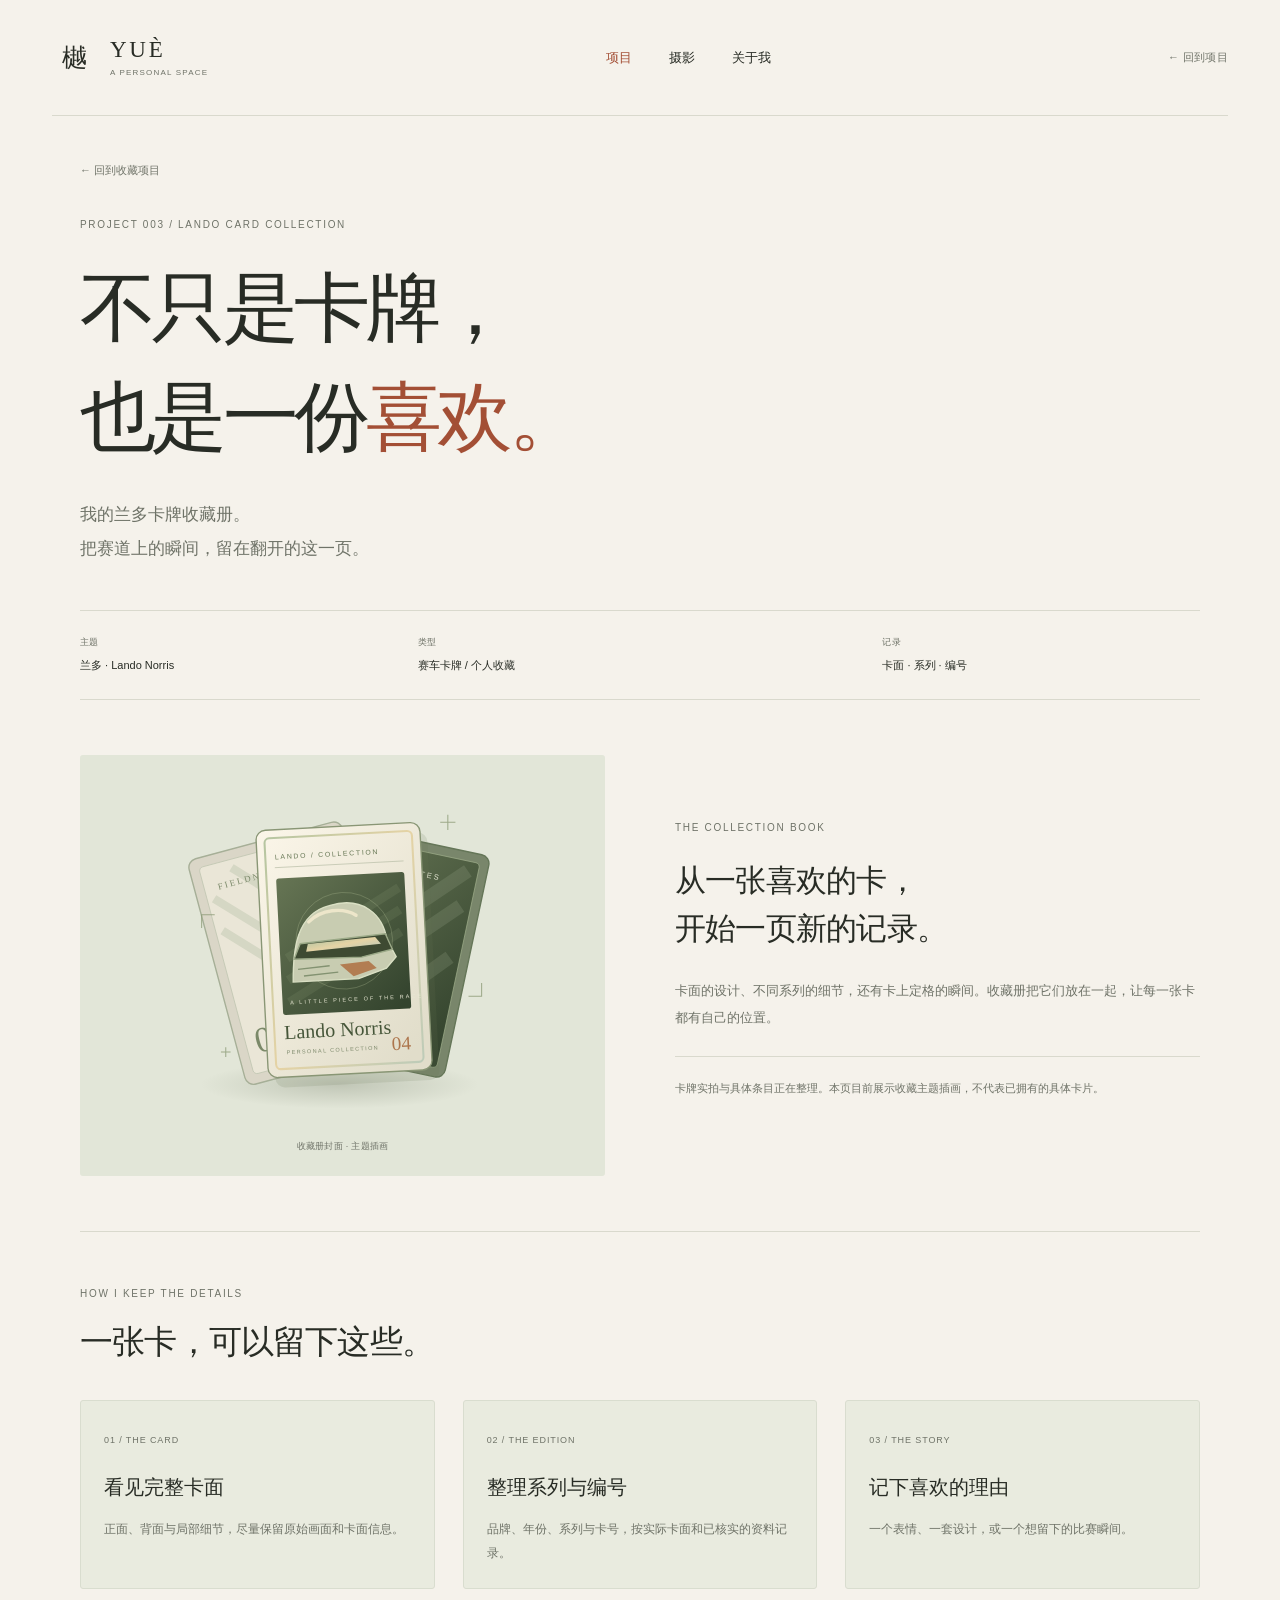
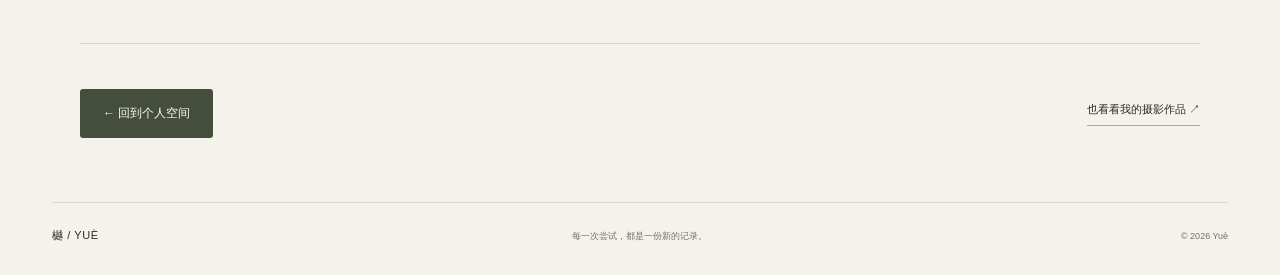
==== lando-collection.html @ 499b9a97 "Add Lando trading card collection as third project" ====
<!doctype html>
<html lang="zh-CN">
<head>
  <meta charset="utf-8"><meta name="viewport" content="width=device-width, initial-scale=1"><meta name="theme-color" content="#f5f2eb">
  <meta name="description" content="樾的兰多卡牌收藏册：围绕 Lando Norris，整理卡面、系列、编号与收藏记录。">
  <title>兰多卡牌收藏册 — 樾 Yuè</title>
  <link rel="icon" type="image/svg+xml" href="assets/mark.svg"><link rel="stylesheet" href="styles.css?v=lando-collection-20261001">
</head>
<body>
  <a class="skip-link" href="#main">跳到主要内容</a>
  <header class="site-header wrap"><a class="wordmark" href="./" aria-label="樾的首页"><span class="brand-mark" aria-hidden="true">樾</span><span>YUÈ<span class="wordmark-small">A PERSONAL SPACE</span></span></a><nav aria-label="主要导航"><a href="index.html#projects" aria-current="page">项目</a><a href="index.html#photography">摄影</a><a href="index.html#about">关于我</a></nav><a class="header-note" href="index.html#projects">← 回到项目</a></header>
  <main id="main" class="case-main wrap">
    <a class="case-back" href="index.html#collection-project-title">← 回到收藏项目</a>
    <section class="case-hero"><p class="eyebrow">PROJECT 003 / LANDO CARD COLLECTION</p><h1>不只是卡牌，<br>也是一份<span class="accent">喜欢。</span></h1><p class="case-deck">我的兰多卡牌收藏册。<br>把赛道上的瞬间，留在翻开的这一页。</p><div class="case-meta"><div><span>主题</span><strong>兰多 · Lando Norris</strong></div><div><span>类型</span><strong>赛车卡牌 / 个人收藏</strong></div><div><span>记录</span><strong>卡面 · 系列 · 编号</strong></div></div></section>
    <section class="collection-cover" aria-labelledby="collection-cover-title"><div class="collection-cover-art"><img src="assets/card-study.svg" alt="原创赛车卡牌收藏册封面插画，非实体卡照片" width="580" height="500"><span class="small-label">收藏册封面 · 主题插画</span></div><div class="collection-cover-copy"><p class="eyebrow">THE COLLECTION BOOK</p><h2 id="collection-cover-title">从一张喜欢的卡，<br>开始一页新的记录。</h2><p>卡面的设计、不同系列的细节，还有卡上定格的瞬间。收藏册把它们放在一起，让每一张卡都有自己的位置。</p><p class="collection-publishing-note">卡牌实拍与具体条目正在整理。本页目前展示收藏主题插画，不代表已拥有的具体卡片。</p></div></section>
    <section class="collection-notes" aria-labelledby="collection-notes-title"><p class="eyebrow">HOW I KEEP THE DETAILS</p><h2 id="collection-notes-title">一张卡，可以留下这些。</h2><div class="collection-fields"><article><span>01 / THE CARD</span><h3>看见完整卡面</h3><p>正面、背面与局部细节，尽量保留原始画面和卡面信息。</p></article><article><span>02 / THE EDITION</span><h3>整理系列与编号</h3><p>品牌、年份、系列与卡号，按实际卡面和已核实的资料记录。</p></article><article><span>03 / THE STORY</span><h3>记下喜欢的理由</h3><p>一个表情、一套设计，或一个想留下的比赛瞬间。</p></article></div></section>
    <div class="case-end"><a class="button button-dark" href="index.html#collection-project-title">← 回到个人空间</a><a class="text-link" href="index.html#photography">也看看我的摄影作品 ↗</a></div>
  </main>
  <footer class="site-footer wrap"><a href="./" class="footer-name">樾 / YUÈ</a><p>每一次尝试，都是一份新的记录。</p><span>© 2026 Yuè</span></footer>
</body>
</html>
---- styles.css ----
@charset "UTF-8";
:root{--paper:#f5f2eb;--ink:#282c25;--muted:#6f7368;--line:#d9d9cd;--olive:#454e3a;--rust:#a34f35;--serif:"Noto Serif CJK SC","Songti SC","STSong",Georgia,serif;--sans:Inter,"Noto Sans CJK SC","PingFang SC","Microsoft YaHei",sans-serif;--radius:3px}
*{box-sizing:border-box}html{scroll-behavior:smooth;scroll-padding-top:28px}body{margin:0;background:var(--paper);color:var(--ink);font-family:var(--sans);font-size:15px;line-height:1.8;-webkit-font-smoothing:antialiased}body.modal-open{overflow:hidden}::selection{background:#d8ddc7;color:#23281e}a{color:inherit;text-decoration:none}button,input{font:inherit}button{color:inherit;cursor:pointer}img{display:block;max-width:100%}button,a{-webkit-tap-highlight-color:transparent}button:focus-visible,a:focus-visible,input:focus-visible{outline:2px solid var(--rust);outline-offset:6px}button:disabled{cursor:default}[hidden]{display:none!important}.wrap{width:min(1200px,calc(100% - 104px));margin-inline:auto}.skip-link{position:fixed;top:8px;left:8px;z-index:50;padding:8px 16px;background:var(--ink);color:white;transform:translateY(-150%)}.skip-link:focus{transform:none}.site-header{height:116px;display:flex;align-items:center;justify-content:space-between;border-bottom:1px solid var(--line);gap:32px}.wordmark{display:flex;align-items:center;gap:13px;font-family:Georgia,serif;font-size:23px;line-height:1.1;letter-spacing:.12em}.brand-mark{display:grid;place-items:center;width:45px;height:45px;border:0;font-family:var(--serif);font-size:25px;letter-spacing:0}.wordmark-small{display:block;font-family:var(--sans);font-size:8px;letter-spacing:.15em;margin-top:7px;color:var(--muted)}nav{display:flex;gap:37px;font-size:13px}nav a{position:relative;padding:8px 0}nav a:hover,nav a[aria-current]{color:var(--rust)}nav a::after{content:"";position:absolute;bottom:1px;left:0;right:0;height:1px;background:currentColor;transform:scaleX(0);transform-origin:left;transition:transform .2s}nav a:hover::after{transform:scaleX(1)}.header-note{font-size:11px;color:var(--muted);letter-spacing:.03em;display:flex;align-items:center;gap:8px}.status-dot{display:inline-block;width:6px;height:6px;border-radius:50%;background:#727e5b;flex-shrink:0}.hero{padding-top:65px;padding-bottom:75px;display:grid;grid-template-columns:1.1fr 1fr;gap:70px;align-items:center;min-height:665px}.eyebrow{font-family:var(--sans);font-size:10px;font-weight:500;letter-spacing:.17em;line-height:1.5;color:var(--muted);margin:0 0 22px}.hero .eyebrow{display:flex;align-items:center;gap:11px}.tiny-cross{font-size:26px;line-height:1;color:var(--rust)}h1,h2,h3,p{margin-top:0}h1,h2,h3{font-weight:400}h1{font-family:var(--serif);font-size:clamp(48px,5.1vw,72px);line-height:1.43;letter-spacing:-.06em;margin:25px 0 25px}.accent-word{position:relative;color:var(--rust);white-space:nowrap}.accent-word svg{position:absolute;left:0;bottom:-11px;width:100%;height:18px;fill:none;stroke:var(--rust);stroke-width:1.4;opacity:.65}.hero-intro{font-size:13px;line-height:2.2;color:var(--muted);margin:33px 0 29px}.button{display:inline-flex;align-items:center;gap:35px;padding:13px 22px;font-size:12px;border:1px solid transparent;border-radius:var(--radius);transition:background .2s,transform .2s}.button:hover{transform:translateY(-2px)}.button-dark{background:var(--olive);color:#fbfaf6}.button-dark:hover{background:#2f3926}.button span{font-size:20px;line-height:1}.hero-footnote{font-family:Georgia,serif;font-style:italic;font-size:12px;color:#919487;margin-top:28px;margin-bottom:0}.hero-art{position:relative;width:100%;max-width:456px;justify-self:end;transform:rotate(2deg);padding:15px 15px 0;background:#e9e5da;border:1px solid #d9d4c8;box-shadow:8px 12px 0 #eae7dd}.art-label{display:flex;justify-content:space-between;padding:0 0 12px;font-size:8px;color:#656a5c;letter-spacing:.08em}.art-image{position:relative;aspect-ratio:1.27;overflow:hidden}.art-image img{width:100%;height:100%;object-fit:cover;object-position:50% 52%;filter:saturate(.8)}.art-caption{display:flex;justify-content:space-between;align-items:center;padding:19px 0 20px;gap:8px;font-size:12px;font-family:var(--serif)}.small-label{font-family:var(--sans);font-size:9px;letter-spacing:.03em;color:var(--muted)}.art-sticker{position:absolute;right:-19px;top:-25px;width:98px;height:98px;background:#eee9db;border:1px solid #b4bca6;border-radius:50%;color:var(--olive);text-align:center;display:flex;align-items:center;justify-content:center;flex-direction:column;font-family:Georgia,serif;font-size:13px;line-height:1.2;transform:rotate(-14deg);box-shadow:0 2px 4px #00000007}.art-sticker em{font-size:25px}.art-sticker>span{margin-top:3px;font-size:19px}.viewfinder{position:absolute;z-index:1;width:21px;height:21px;border-color:#fbf6e3;border-style:solid;border-width:0;opacity:.85}.corner-tl{top:20px;left:20px;border-top-width:1px;border-left-width:1px}.corner-tr{top:20px;right:20px;border-top-width:1px;border-right-width:1px}.corner-bl{bottom:20px;left:20px;border-bottom-width:1px;border-left-width:1px}.corner-br{bottom:20px;right:20px;border-bottom-width:1px;border-right-width:1px}.art-center-cross{position:absolute;left:50%;top:50%;color:#f3eee0;font-weight:200;transform:translate(-50%,-50%);font-size:22px;opacity:.6}.section-divider{display:flex;justify-content:space-between;align-items:center;border-top:1px solid var(--line);border-bottom:1px solid var(--line);padding:16px 0;font-size:9px;letter-spacing:.12em;color:var(--muted)}.section-divider span:last-child{font-size:20px;line-height:1}.section{padding:88px 0 0}.section-heading{display:flex;justify-content:space-between;align-items:flex-end;gap:28px;margin-bottom:32px}.section-heading .eyebrow{margin-bottom:13px}h2{font-family:var(--serif);font-size:clamp(24px,2.6vw,34px);line-height:1.55;letter-spacing:-.025em;margin:0}.section-aside{font-size:11px;line-height:1.9;color:var(--muted);margin:0 0 5px;text-align:right}.project-card{display:grid;grid-template-columns:1.18fr 1fr;border:1px solid #dbdacf;border-radius:var(--radius);overflow:hidden;background:#edece2}.project-copy{padding:42px 49px;display:flex;flex-direction:column;align-items:flex-start}.project-topline{display:flex;justify-content:space-between;align-items:center;width:100%;gap:20px}.pill{font-size:9px;padding:3px 10px;border:1px solid #b2b9a3;color:#556344;border-radius:20px}.project-year{font-size:9px;color:#787e70}.project-copy h3{font-family:var(--serif);font-size:40px;letter-spacing:-.045em;line-height:1.55;margin:33px 0 22px}.project-copy>p{font-size:12px;line-height:2.1;color:#6c7263;margin-bottom:24px}.tag-list{display:flex;flex-wrap:wrap;gap:8px}.tag-list span{font-size:9px;padding:3px 10px;background:#e2e5d7;color:#646f54;border-radius:2px;line-height:1.8}.text-link{font-size:12px;border:0;padding:0 0 5px;background:transparent;border-bottom:1px solid #a7ad9a;display:inline-flex;gap:26px;align-items:center;transition:color .2s}.text-link:hover{color:var(--rust);border-color:var(--rust)}.project-copy .text-link{margin-top:36px}.text-link>span{font-size:20px;line-height:1}.phone-scene{position:relative;display:flex;justify-content:center;align-items:center;flex-direction:column;background:#dce0cf;padding:36px 30px 25px;overflow:hidden;background-image:radial-gradient(#9da88b42 .7px,transparent .7px);background-size:13px 13px}.scene-note{font-size:8px;letter-spacing:.2em;color:#6e7a5f;margin-bottom:21px}.phone-device{width:178px;background:#34392f;border:1px solid #2d3428;border-radius:20px;padding:17px 18px 15px;box-shadow:12px 16px 28px #2c3b2629,3px 3px 0 #69705e;transform:rotate(-6deg)}.phone-speaker{height:4px;width:43px;background:#747a67;margin:0 auto 16px;border-radius:4px}.phone-display{padding:11px 8px 10px;background:#bdc6a7;color:#333d29;border-radius:3px;text-align:center;box-shadow:inset 0 1px 3px #0a170524}.device-label{display:block;font-size:6px;letter-spacing:.07em}.phone-display strong{font-family:Georgia,serif;font-weight:400;font-size:28px;letter-spacing:-.03em;line-height:1.4}.device-status{font-size:7px;display:block;margin-top:8px}.waveform{display:flex;align-items:center;justify-content:center;height:24px;gap:3px;margin-top:5px}.waveform i{width:2px;height:9px;background:#6a7854;border-radius:4px}.waveform i:nth-child(3n){height:20px}.waveform i:nth-child(4n){height:14px}.waveform i:nth-child(5n){height:5px}.phone-keypad{display:grid;grid-template-columns:repeat(3,1fr);gap:5px;margin-top:15px}.phone-keypad>span{display:flex;flex-direction:column;align-items:center;justify-content:center;line-height:1.2;height:30px;color:#e1e2d7;background:#4e5544;border:1px solid #646c58;border-radius:4px;font-family:Georgia,serif;font-size:14px}.phone-keypad>span:first-child{background:#b8c5a0;color:#293521;border-color:#c4ceb0}.phone-keypad small{font-family:var(--sans);font-size:5px;margin-top:2px;color:inherit}.demo-trigger{font-size:10px;display:flex;align-items:center;justify-content:space-between;gap:14px;background:#f4f5ede8;box-shadow:0 4px 15px #4353340a;padding:10px 16px;border:1px solid #c6ceba;border-radius:25px;margin-top:24px;transition:background .2s}.demo-trigger:hover{background:#fffdf7}.play-icon{display:grid;place-items:center;font-size:7px;border:1px solid #b4bea4;border-radius:50%;width:20px;height:20px}.scene-bottom{font-size:8px;color:#6c785d;margin-top:17px}.gallery-toolbar{display:flex;justify-content:space-between;align-items:center;gap:16px;margin-bottom:24px}.filter-list{display:flex;gap:6px}.filter-list button{border:0;background:transparent;padding:7px 16px;border-radius:24px;font-size:11px;color:var(--muted);transition:background .2s}.filter-list button:hover{background:#e4e7da}.filter-list button.is-active{background:var(--olive);color:var(--paper)}.gallery-status{font-size:10px;color:#878c80;margin:0}.gallery{display:grid;grid-template-columns:1fr 1.16fr 1fr;gap:24px;align-items:start}.photo-card:nth-child(2){padding-top:33px}.photo-visual{position:relative;display:block;width:100%;aspect-ratio:4/5;overflow:hidden;border:0;padding:0;border-radius:var(--radius);background:#dfddd2}.photo-card:nth-child(2) .photo-visual{aspect-ratio:1/1.02}.photo-visual:disabled{cursor:default}.photo-visual>img{width:100%;height:100%;object-fit:cover;transition:transform .4s}.photo-visual:not(:disabled):hover>img{transform:scale(1.04)}.photo-placeholder{width:100%;height:100%;position:relative;overflow:hidden}.photo-placeholder::before,.photo-placeholder::after{content:"";position:absolute}.photo-placeholder.city{background:#ddd6c6}.photo-placeholder.city::before{width:45%;height:100%;left:27%;top:0;background:#e9e2d3;transform:skewY(-23deg);box-shadow:55px 40px 0 #969885}.photo-placeholder.city::after{width:100%;height:29%;bottom:0;left:0;background:#bab99e;clip-path:polygon(0 48%,100% 0,100% 100%,0 100%)}.photo-placeholder.everyday{background:#d4cbbd}.photo-placeholder.everyday::before{width:42%;height:57%;left:28%;top:24%;border-radius:50% 50% 9% 9%;background:#eee4d4;box-shadow:30px 28px 0 #b4a992}.photo-placeholder.everyday::after{width:190%;height:31%;left:-20%;top:9%;background:#f0ead533;transform:rotate(-35deg)}.photo-placeholder.journey{background:#cdd2c0}.photo-placeholder.journey::before{height:65%;width:170%;top:42%;left:-25%;background:#9aa78a;border-radius:50% 50% 0 0;transform:rotate(-13deg)}.photo-placeholder.journey::after{height:49%;width:120%;top:69%;left:-5%;background:#768367;border-radius:50% 50% 0 0;transform:rotate(14deg)}.placeholder-label{position:absolute;inset:18px;border:1px solid #fffaf169;display:flex;flex-direction:column;align-items:center;justify-content:center;color:#454a3bcf;z-index:1;text-align:center}.placeholder-label>span:first-child{font-family:Georgia,serif;font-size:46px;font-style:italic;line-height:1.3;font-weight:400}.placeholder-label>span:last-child{font-size:8px;margin-top:9px;letter-spacing:.12em;max-width:90%;padding:3px 8px;background:#eeeee08c}.photo-meta{padding-top:16px;display:flex;justify-content:space-between;gap:16px}.photo-meta h3{font-family:var(--serif);font-size:18px;margin:0 0 6px}.photo-meta p{font-size:9px;color:var(--muted);margin:0}.photo-number{font-family:Georgia,serif;font-size:11px;color:#919585;padding-top:4px}.gallery-note{font-size:10px;color:#878c7d;margin:27px 0 0}.gallery-note>span{font-size:17px;margin-right:7px}.preview-tools{display:flex;align-items:center;justify-content:space-between;border:1px dashed #c1c7b6;background:#ebeede;padding:15px 20px;margin-bottom:24px;gap:20px}.preview-tools p{margin:0;font-size:11px}.preview-tools strong{display:block;font-weight:500}.preview-tools p span{display:block;font-size:10px;color:var(--muted)}.preview-tools button{font-size:10px;flex-shrink:0}.photo-upload{display:block;margin-top:13px;width:100%;padding:8px 12px;border:1px dashed #b6bea8;background:transparent;border-radius:3px;font-size:10px;color:#586749}.photo-upload:hover{background:#e8ecdd}.photo-feedback{font-size:10px;margin-top:7px;color:var(--muted)}.about-section{display:grid;grid-template-columns:1fr 1.18fr;gap:80px;border-top:1px solid var(--line);margin-top:96px;padding-top:64px;padding-bottom:67px}.about-head h2{font-size:54px;line-height:1.5;letter-spacing:-.07em}.accent{color:var(--rust)}.about-signature{font-family:Georgia,serif;font-size:16px;font-style:italic;color:#89917b;display:inline-block;margin-top:25px}.about-copy{padding-top:34px}.about-copy .about-lead{font-family:var(--serif);font-size:25px;line-height:1.8;color:var(--ink);margin-bottom:25px}.about-copy>p{font-size:12px;color:var(--muted);line-height:2.2;margin-bottom:19px}.interest-list{display:flex;flex-wrap:wrap;gap:24px;font-size:10px;color:#707e5b;margin-top:30px}.interest-list span::before{content:"＋";margin-right:7px}.next-note{display:flex;gap:16px;padding-top:28px;border-top:1px solid var(--line);margin-top:33px}.next-note .tiny-cross{font-size:21px;padding-top:3px}.next-note strong{font-size:11px;font-weight:500}.next-note p{font-size:10px;color:var(--muted);margin:5px 0 0}.closing{display:flex;justify-content:space-between;align-items:center;padding:48px 0 54px;border-top:1px solid var(--line)}.closing>p{font-family:var(--serif);font-size:32px;line-height:1.65;letter-spacing:-.02em;margin:0}.circle-link{display:grid;place-items:center;border:1px solid #acb39e;border-radius:50%;width:63px;height:63px;font-size:24px;transition:background .2s}.circle-link:hover{background:#e4e8d9}.site-footer{display:flex;justify-content:space-between;align-items:center;gap:20px;border-top:1px solid var(--line);padding:23px 0 29px;color:var(--muted);font-size:9px}.site-footer p{margin:0}.footer-name{font-size:11px;letter-spacing:.05em;color:var(--ink)}.dialog{border:1px solid var(--line);border-radius:6px;padding:32px;width:min(580px,calc(100% - 32px));max-height:calc(100dvh - 48px);color:var(--ink);background:var(--paper);box-shadow:0 20px 90px #14220b38;overflow:auto}.dialog::backdrop{background:#262a246e;backdrop-filter:blur(4px)}.dialog-header{display:flex;align-items:center;justify-content:space-between;gap:20px;margin-bottom:16px}.dialog-header .eyebrow{margin:0;font-size:9px}.icon-button{display:grid;place-items:center;width:33px;height:33px;border:1px solid #c3c7b8;border-radius:50%;background:transparent;font-family:Arial,sans-serif;font-size:23px;line-height:1;flex-shrink:0}.icon-button:hover{background:#e3e7d8}.dialog h2{font-size:25px}.dialog-intro{font-size:11px;color:var(--muted);line-height:1.9;margin:13px 0 18px}.demo-steps{padding:0;margin:22px 0 29px;list-style:none}.demo-steps li{display:flex;gap:18px;padding:15px 0;border-bottom:1px solid var(--line)}.step-number{font-family:Georgia,serif;font-size:17px;color:var(--rust)}.demo-steps strong{font-size:12px;font-weight:500}.demo-steps p{font-size:11px;color:var(--muted);margin:4px 0 0}.photo-dialog{width:min(1000px,calc(100% - 32px));padding:22px}.photo-dialog h2{font-size:19px}.photo-dialog>img{width:100%;max-height:70dvh;object-fit:contain;background:#e9e8df}.photo-dialog>p{font-size:11px;color:var(--muted);margin:14px 0 0}
/* Project case study */
.case-main{max-width:1120px}.case-back{display:inline-block;color:var(--muted);font-size:11px;margin-top:45px}.case-hero{padding:35px 0 0}.case-hero h1{font-size:clamp(44px,5.9vw,78px);line-height:1.45;margin:22px 0}.case-deck{font-size:17px;color:var(--muted);line-height:2;margin:25px 0 44px}.case-meta{display:grid;grid-template-columns:1fr 1.4fr 1fr;border-top:1px solid var(--line);border-bottom:1px solid var(--line);padding:23px 0;gap:20px}.case-meta>div{display:flex;flex-direction:column;gap:6px}.case-meta span{font-size:9px;letter-spacing:.04em;color:var(--muted)}.case-meta strong{font-size:11px;font-weight:400;display:flex;align-items:center;gap:8px}.case-section{display:grid;grid-template-columns:1fr 1.4fr;gap:90px;padding:64px 0;border-bottom:1px solid var(--line)}.case-section-label .eyebrow{font-size:9px;margin-bottom:16px}.case-section-label h2{font-size:27px}.case-body{padding-top:5px}.case-body>p{font-size:13px;line-height:2.15;color:var(--muted);margin-bottom:20px}.case-body>p:last-child{margin-bottom:0}.case-body .case-lead{font-family:var(--serif);font-size:23px;color:var(--ink);line-height:1.8;margin-bottom:24px}.case-flow-section{padding:62px 0;border-bottom:1px solid var(--line)}.case-flow-section .section-heading{align-items:center}.case-flow-section h2{font-size:28px}.connection-flow{display:grid;grid-template-columns:repeat(5,1fr);gap:15px;padding:0;list-style:none;margin:28px 0 23px}.connection-flow li{position:relative;display:flex;flex-direction:column;padding:22px 18px;background:#eaece1;border:1px solid #d9ddcd;border-radius:3px}.connection-flow li:not(:last-child)::after{content:"→";position:absolute;right:-14px;top:48%;z-index:1;font-size:15px;color:var(--olive);background:var(--paper);border-radius:50%;width:14px;line-height:17px;text-align:center}.flow-icon{font-size:28px;color:var(--olive);height:52px;line-height:1.4}.flow-number{position:absolute;right:16px;top:20px;font-size:9px;color:#8a947a;font-family:Georgia,serif}.connection-flow strong{font-size:13px;font-weight:500;margin-top:12px}.connection-flow p{font-size:9px;color:var(--muted);margin:6px 0 0}.flow-footnote{font-size:10px;color:var(--muted);margin:0}.feature-list{display:flex;flex-direction:column;gap:25px}.feature-list article{display:flex;gap:22px}.feature-list article>span{font-family:Georgia,serif;font-size:14px;color:var(--rust);padding-top:3px}.feature-list h3{font-size:15px;margin:0 0 8px;font-weight:500}.feature-list p{font-size:12px;color:var(--muted);line-height:2;margin:0}.case-reflection{padding:40px;margin:58px 0 0;background:#e4e7d8;border:1px solid #d3dac2;border-radius:3px}.case-reflection h2{font-size:36px;line-height:1.6;margin-bottom:32px}.reflection-columns{display:grid;grid-template-columns:1fr 1fr;gap:35px}.reflection-columns h3{font-size:13px;font-weight:500}.reflection-columns ul{margin:0;padding-left:17px;font-size:11px;color:#68745b;line-height:2.5}.case-end{display:flex;justify-content:space-between;align-items:center;padding:45px 0 64px;gap:25px}.case-end .text-link{font-size:11px}
@media(min-width:1500px){.hero{padding-top:84px;padding-bottom:94px;min-height:700px}}
@media(max-width:1100px){.wrap{width:calc(100% - 72px)}.hero{gap:40px;min-height:605px;padding-top:55px;padding-bottom:60px}.hero h1{font-size:58px}.hero-intro{font-size:12px}.hero-art{max-width:395px}.header-note{font-size:10px}.project-copy{padding:34px}.project-copy h3{font-size:34px}.project-copy>p{font-size:11px}.phone-scene{padding:28px 20px}.about-section{gap:55px}.case-section{gap:50px}.connection-flow li{padding:20px 13px}}
@media(max-width:820px){.wrap{width:calc(100% - 48px)}.site-header{height:93px;gap:24px}.header-note{display:none}.hero{gap:30px;min-height:560px}.hero h1{font-size:48px}.hero-intro{font-size:11px}.desktop-break{display:none}.hero-art{padding:11px 11px 0}.art-label{font-size:7px;gap:5px}.art-caption{font-size:10px;padding:14px 0}.art-caption .small-label{font-size:7px}.art-sticker{width:78px;height:78px;font-size:10px;right:-9px}.art-sticker em{font-size:21px}.hero-footnote{font-size:10px}.project-copy{padding:30px}.project-copy h3{font-size:29px;margin-top:25px}.project-topline{gap:12px}.project-year{font-size:8px}.phone-device{width:156px;padding:13px}.phone-scene{padding:29px 18px}.scene-note{font-size:6px}.project-copy .text-link{font-size:11px}.project-copy>p br{display:none}.gallery{gap:16px}.photo-meta h3{font-size:16px}.photo-meta p{font-size:8px}.about-section{grid-template-columns:1fr 1.2fr;gap:35px}.about-head h2{font-size:43px}.about-copy .about-lead{font-size:21px}.about-copy>p{font-size:11px}.about-signature{font-size:13px}.section{padding-top:70px}.about-section{padding-top:48px}.case-meta{grid-template-columns:1fr 1.3fr 1fr}.case-meta strong{font-size:10px}.case-section{gap:35px;grid-template-columns:1fr 1.4fr}.case-section-label h2{font-size:23px}.case-body>p{font-size:12px}.connection-flow{gap:10px}.connection-flow li{padding:16px 10px}.connection-flow strong{font-size:11px}.connection-flow p{font-size:8px}.flow-number{right:10px;top:16px}.case-reflection{padding:30px}}
@media(max-width:600px){.wrap{width:calc(100% - 40px)}.site-header{height:82px;gap:15px}.wordmark{font-size:20px;gap:9px}.brand-mark{width:35px;height:35px;font-size:21px}.wordmark-small{font-size:6px;margin-top:5px}nav{gap:20px;font-size:11px}.hero{display:flex;flex-direction:column;align-items:stretch;padding:41px 0 46px;gap:40px;min-height:0}.hero .eyebrow{font-size:9px;margin-bottom:20px}.hero h1{font-size:clamp(44px,12vw,62px);line-height:1.5;margin:18px 0 22px}.hero-intro{font-size:12px;line-height:2.1;margin:28px 0 23px}.button{font-size:11px;padding:12px 20px;gap:28px}.hero-footnote{font-size:11px;margin-top:20px}.hero-art{max-width:none;width:calc(100% - 14px);margin-left:4px;align-self:center;transform:rotate(1.5deg);padding:12px 12px 0}.art-image{aspect-ratio:1.45}.art-caption{padding:15px 0;font-size:11px}.art-caption .small-label{font-size:8px}.art-label{font-size:7px;padding-bottom:11px}.art-sticker{right:-13px;top:-17px;width:77px;height:77px}.section-divider{font-size:7px;padding:13px 0;letter-spacing:.09em}.section{padding-top:51px}.section-heading{gap:20px;margin-bottom:25px;align-items:flex-start}.section-heading .eyebrow{font-size:8px;margin-bottom:11px}h2{font-size:24px;line-height:1.7}.section-aside{display:none}.project-card{grid-template-columns:1fr}.project-copy{padding:28px}.project-copy h3{font-size:34px;line-height:1.5;margin:25px 0 19px}.project-copy>p{font-size:12px;line-height:2.1;margin-bottom:20px}.project-copy>p br{display:block}.project-year{font-size:8px}.project-copy .text-link{margin-top:27px}.phone-scene{padding:26px 18px 21px;min-height:362px}.phone-device{width:161px;padding:15px}.phone-display strong{font-size:27px}.scene-note{font-size:7px}.demo-trigger{margin-top:20px}.scene-bottom{margin-top:13px}.gallery-toolbar{margin-bottom:21px;align-items:flex-start}.filter-list{gap:2px}.filter-list button{padding:6px 12px;font-size:10px}.gallery-status{font-size:8px;padding-top:8px;max-width:94px;text-align:right}.gallery{grid-template-columns:1fr;gap:27px}.photo-card:nth-child(2){padding-top:0}.photo-visual,.photo-card:nth-child(2) .photo-visual{aspect-ratio:1.16}.photo-meta{padding-top:13px}.photo-meta h3{font-size:19px}.photo-meta p{font-size:10px}.photo-number{font-size:12px}.placeholder-label>span:first-child{font-size:46px}.gallery-note{font-size:9px;line-height:2;margin-top:22px}.preview-tools{align-items:flex-start;flex-direction:column;gap:11px;padding:13px 15px}.about-section{grid-template-columns:1fr;gap:26px;margin-top:49px;padding-top:39px;padding-bottom:38px}.about-head .eyebrow{font-size:8px}.about-head h2{font-size:44px}.about-signature{font-size:14px;margin-top:17px}.about-copy{padding-top:0}.about-copy .about-lead{font-size:23px;margin-bottom:23px}.about-copy>p{font-size:12px;line-height:2.2}.interest-list{font-size:10px;gap:18px}.next-note{padding-top:24px;margin-top:27px}.next-note p{font-size:10px}.closing{padding:30px 0 35px}.closing>p{font-size:26px}.circle-link{width:48px;height:48px;font-size:20px}.site-footer{flex-wrap:wrap;gap:10px;padding:21px 0 24px;font-size:8px}.site-footer p{order:3;width:100%;font-size:9px}.footer-name{font-size:10px}.dialog{padding:23px}.dialog h2{font-size:22px}.dialog-header{margin-bottom:15px}.dialog-intro{font-size:10px}.demo-steps li{padding:12px 0}.photo-dialog{padding:17px}.photo-dialog h2{font-size:18px}.case-back{margin-top:29px;font-size:10px}.case-hero{padding-top:30px}.case-hero .eyebrow{font-size:8px}.case-hero h1{font-size:46px;line-height:1.5}.case-deck{font-size:13px;margin:25px 0 31px}.case-meta{grid-template-columns:1fr;gap:17px;padding:22px 0}.case-meta>div{flex-direction:row;gap:18px;align-items:center}.case-meta span{width:31px}.case-meta strong{font-size:10px}.case-section{grid-template-columns:1fr;gap:27px;padding:39px 0}.case-section-label .eyebrow{font-size:8px;margin-bottom:12px}.case-section-label h2{font-size:24px}.case-body{padding-top:0}.case-body .case-lead{font-size:22px}.case-body>p{font-size:12px}.case-flow-section{padding:39px 0}.case-flow-section h2{font-size:24px}.case-flow-section .section-heading>.small-label{display:none}.connection-flow{grid-template-columns:1fr;gap:12px;margin-top:23px}.connection-flow li{padding:15px 19px;display:grid;grid-template-columns:42px 1fr;gap:1px 15px;align-items:center}.flow-icon{grid-row:1/3;height:auto;font-size:27px;text-align:center}.connection-flow strong{font-size:12px;margin:0}.connection-flow p{font-size:10px;margin:0}.flow-number{right:17px;top:17px}.connection-flow li:not(:last-child)::after{content:"↓";right:auto;left:38px;top:auto;bottom:-14px;font-size:12px;line-height:14px}.flow-footnote{font-size:10px;line-height:2}.feature-list{gap:24px}.feature-list article{gap:17px}.feature-list h3{font-size:14px}.feature-list p{font-size:11px}.case-reflection{padding:25px;margin:36px 0 0}.case-reflection .eyebrow{font-size:8px}.case-reflection h2{font-size:27px;margin-bottom:25px}.reflection-columns{grid-template-columns:1fr;gap:28px}.reflection-columns h3{font-size:12px;margin-bottom:10px}.reflection-columns ul{font-size:11px}.case-end{flex-direction:column;align-items:flex-start;padding:35px 0 42px;gap:24px}}
@media(prefers-reduced-motion:reduce){html{scroll-behavior:auto}*,*::before,*::after{transition:none!important;animation:none!important}}
/* Keep the untransformed sticker box inside the narrow-screen viewport too. */
@media(max-width:600px){.hero-art .art-sticker{right:0}}

/* Published photographs retain the original landscape/portrait framing. */
.photo-visual.photo-original-ratio>img{object-fit:contain}.photo-visual.photo-original-ratio:hover>img{transform:none}

/* Room redesign: a project illustration in the same visual language as the phone. */
.room-project{margin-top:28px;background:#efece4}.room-scene{display:flex;flex-direction:column;justify-content:center;align-items:center;overflow:hidden;padding:34px 20px 25px;background:#dce0cf;background-image:radial-gradient(#9da88b42 .7px,transparent .7px);background-size:13px 13px}.room-scene .scene-note{margin-bottom:4px;text-align:center}.room-illustration{width:100%;max-width:440px;height:auto;filter:drop-shadow(0 7px 7px #3445250b)}.room-scene .demo-trigger{margin-top:0}.room-scene .scene-bottom{margin-top:15px}
.workflow-actions{padding:30px 0;border-bottom:1px solid var(--line)}.workflow-actions p{margin:15px 0 0;font-size:11px;color:var(--muted)}.workflow-layout{display:grid;grid-template-columns:230px minmax(0,1fr);gap:64px;padding-top:52px}.workflow-toc{align-self:start;position:sticky;top:30px}.workflow-toc .eyebrow{margin-bottom:12px}.workflow-toc h2{font-size:22px}.workflow-toc ol{padding-left:20px;margin-top:22px;color:var(--muted);font-size:11px;line-height:2}.workflow-toc li{margin-bottom:10px;padding-left:5px}.workflow-toc a:hover{color:var(--rust);text-decoration:underline;text-underline-offset:4px}.workflow-article{min-width:0}.workflow-section{padding:0 0 35px;margin-bottom:35px;border-bottom:1px solid var(--line);overflow-wrap:anywhere}.workflow-section:last-child{margin-bottom:0}.workflow-section h2{font-size:26px;margin-bottom:23px;scroll-margin-top:28px}.workflow-section h3{font-size:16px;font-weight:500;margin:28px 0 12px}.workflow-section p,.workflow-section li{font-size:13px;line-height:2.1;color:var(--muted)}.workflow-section strong{color:var(--ink);font-weight:500}.workflow-section ul,.workflow-section ol{padding-left:23px;margin:15px 0 24px}.workflow-section li{margin-bottom:7px}.workflow-section blockquote{margin:20px 0;padding:18px 22px;background:#e8eadf;border-left:2px solid #9ca889}.workflow-section blockquote p{margin:0;color:var(--olive)}.workflow-table{overflow-x:auto;margin:22px 0}.workflow-table table{width:100%;border-collapse:collapse;font-size:12px;text-align:left}.workflow-table th,.workflow-table td{padding:12px 14px;border-bottom:1px solid var(--line);vertical-align:top}.workflow-table th{background:#e8eadf;font-weight:500}.workflow-table td{color:var(--muted)}
@media(max-width:820px){.workflow-layout{grid-template-columns:180px minmax(0,1fr);gap:32px}.room-scene{padding:30px 16px 24px}.room-scene .scene-note{font-size:7px}}
@media(max-width:600px){.room-project{margin-top:22px}.room-scene{padding:29px 12px 23px;min-height:340px}.room-illustration{max-width:370px}.room-scene .demo-trigger{margin-top:6px}.workflow-layout{grid-template-columns:1fr;gap:34px;padding-top:32px}.workflow-toc{position:static;border-bottom:1px solid var(--line);padding-bottom:20px}.workflow-toc ol{columns:2;column-gap:25px}.workflow-toc li{break-inside:avoid}.workflow-section h2{font-size:23px}.workflow-section p,.workflow-section li{font-size:12px}.workflow-section blockquote{padding:15px 17px}.workflow-actions .text-link{font-size:11px;gap:10px}.workflow-table th,.workflow-table td{padding:10px 8px;font-size:11px}}

/* A personal collection album, with an original illustration rather than invented holdings. */
.collection-project{margin-top:28px;background:#eeeae0}.collection-scene{display:flex;flex-direction:column;align-items:center;justify-content:center;padding:34px 20px 25px;overflow:hidden;background:#dce0cf;background-image:radial-gradient(#9da88b42 .7px,transparent .7px);background-size:13px 13px}.collection-scene .scene-note{margin-bottom:4px;text-align:center}.collection-illustration{width:100%;max-width:395px;height:auto}.collection-scene .demo-trigger{margin-top:3px}.collection-cover{display:grid;grid-template-columns:1fr 1fr;gap:70px;align-items:center;padding:55px 0;border-bottom:1px solid var(--line)}.collection-cover-art{background:#e2e6d8;padding:28px 16px 22px;display:flex;flex-direction:column;align-items:center;border-radius:var(--radius)}.collection-cover-art img{width:100%;max-width:400px;height:auto}.collection-cover-art .small-label{margin-top:10px}.collection-cover-copy h2{font-size:31px;margin-bottom:24px}.collection-cover-copy>p:not(.eyebrow){font-size:13px;color:var(--muted);line-height:2.1}.collection-cover-copy .collection-publishing-note{font-size:11px!important;border-top:1px solid var(--line);padding-top:20px;margin-top:25px}.collection-notes{padding:54px 0;border-bottom:1px solid var(--line)}.collection-notes>.eyebrow{margin-bottom:15px}.collection-fields{display:grid;grid-template-columns:repeat(3,minmax(0,1fr));gap:28px;margin-top:32px}.collection-fields article{padding:23px;background:#e9ebdf;border:1px solid #d9ddcf;border-radius:var(--radius)}.collection-fields article>span{font-size:9px;letter-spacing:.1em;color:var(--muted)}.collection-fields h3{font-family:var(--serif);font-size:20px;margin:18px 0 12px}.collection-fields p{font-size:12px;color:var(--muted);margin:0;line-height:2}
@media(max-width:820px){.collection-cover{gap:35px}.collection-cover-copy h2{font-size:25px}.collection-fields{gap:16px}.collection-fields article{padding:18px}.collection-fields h3{font-size:18px}}
@media(max-width:600px){.collection-project{margin-top:22px}.collection-scene{padding:28px 18px 23px}.collection-scene .scene-note{font-size:7px}.collection-illustration{max-width:320px}.collection-cover{grid-template-columns:1fr;gap:32px;padding:35px 0}.collection-cover-art{padding:18px 12px 20px}.collection-cover-art img{max-width:330px}.collection-cover-copy h2{font-size:26px}.collection-cover-copy>p:not(.eyebrow){font-size:12px}.collection-notes{padding:35px 0}.collection-fields{grid-template-columns:1fr;gap:15px;margin-top:25px}.collection-fields article{padding:22px}.collection-fields h3{font-size:21px;margin:13px 0 10px}}
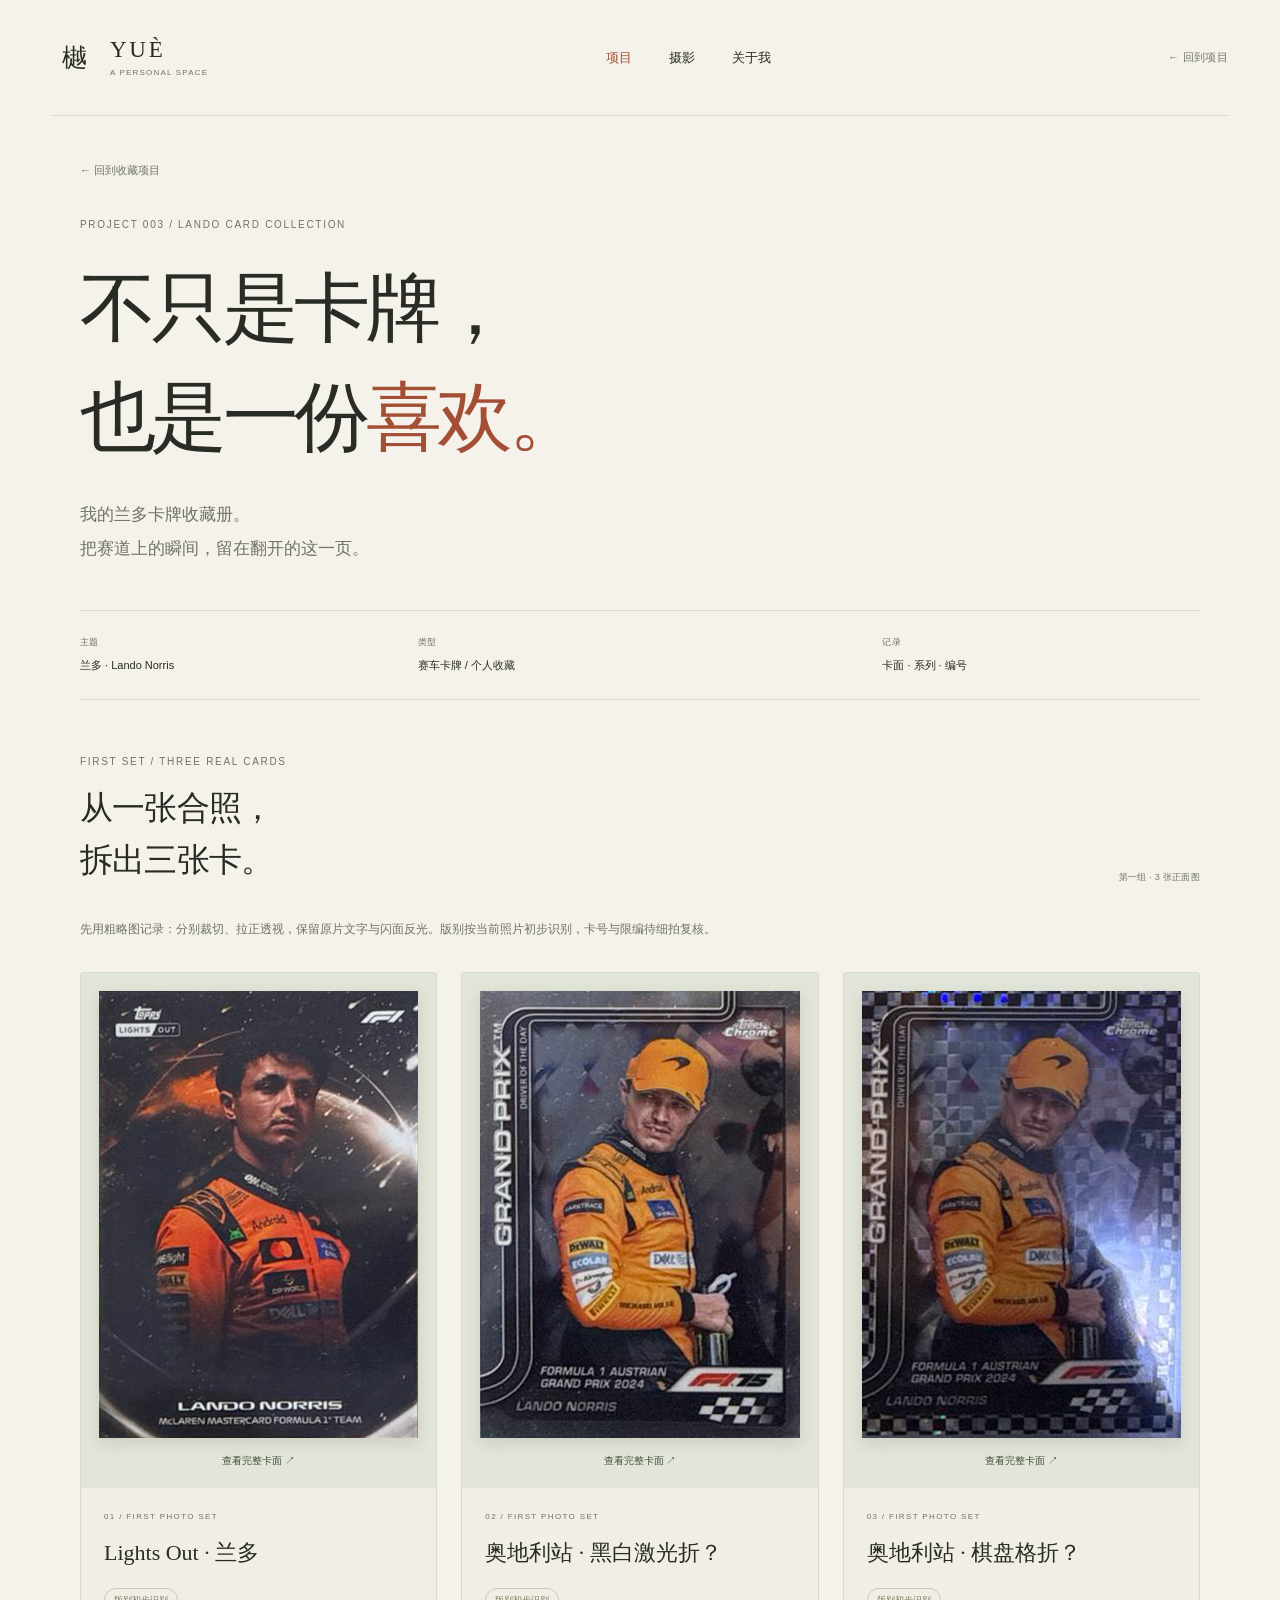
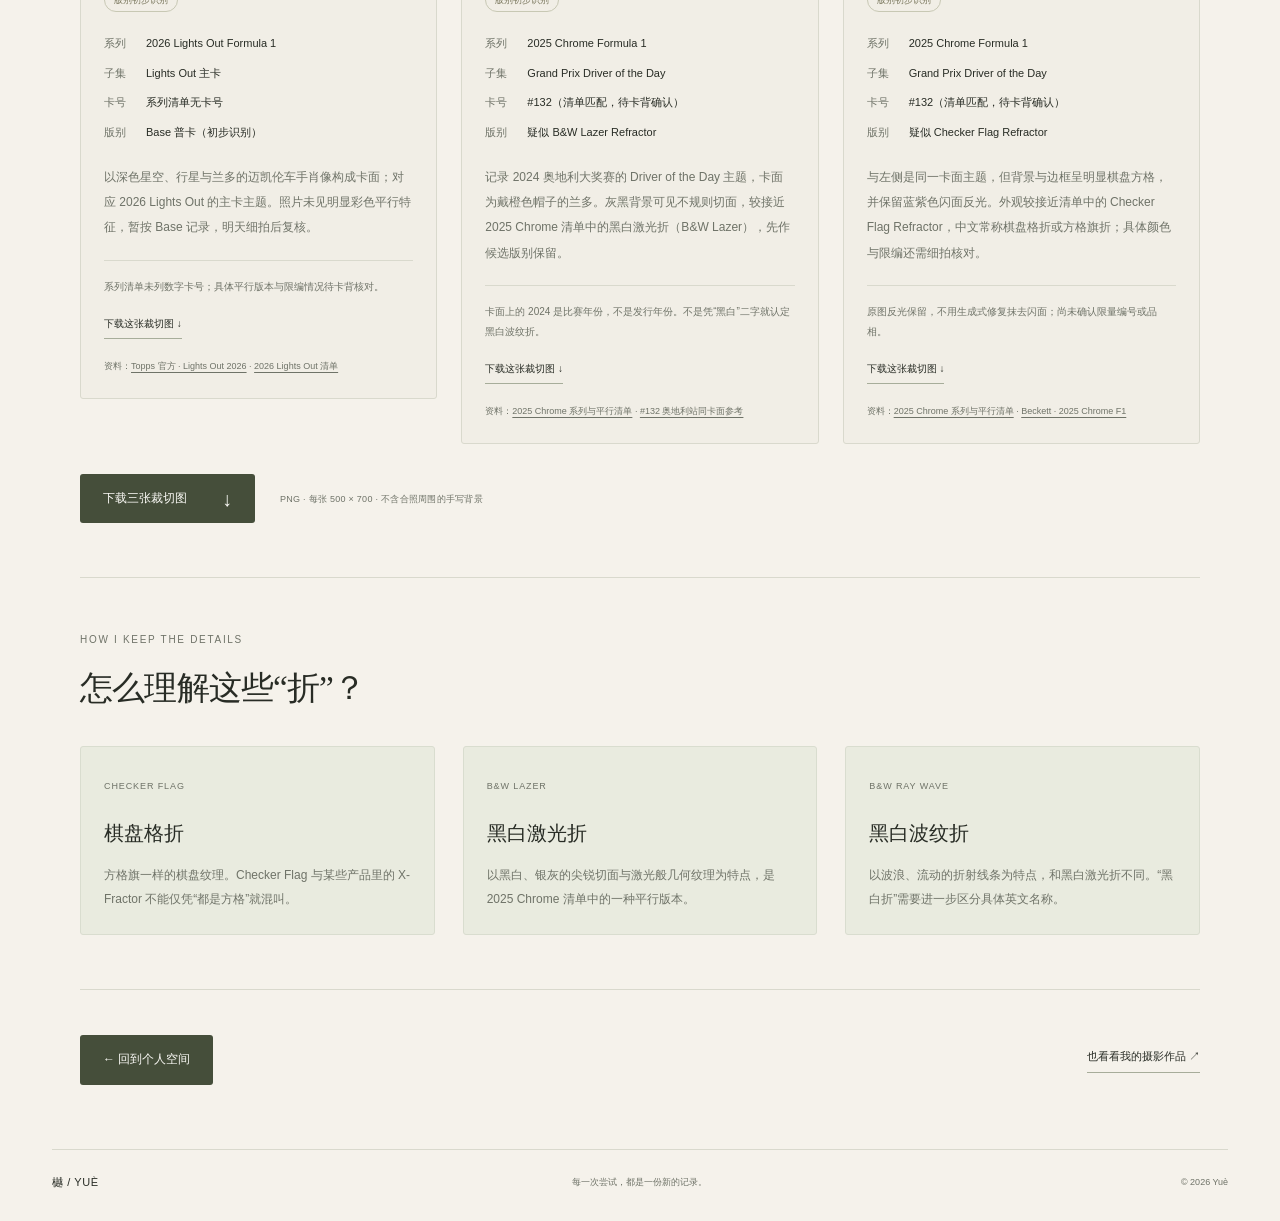
==== commit ed85ef4c: "Add three card photo crops and sourced tentative parallel descriptions" ====
--- a/lando-collection.html
+++ b/lando-collection.html
@@ -4,7 +4,8 @@
   <meta charset="utf-8"><meta name="viewport" content="width=device-width, initial-scale=1"><meta name="theme-color" content="#f5f2eb">
   <meta name="description" content="樾的兰多卡牌收藏册：围绕 Lando Norris，整理卡面、系列、编号与收藏记录。">
   <title>兰多卡牌收藏册 — 樾 Yuè</title>
-  <link rel="icon" type="image/svg+xml" href="assets/mark.svg"><link rel="stylesheet" href="styles.css?v=lando-collection-20261001">
+  <link rel="icon" type="image/svg+xml" href="assets/mark.svg"><link rel="stylesheet" href="styles.css?v=card-experiment-20261001">
+  <script src="collection.js?v=card-experiment-20261001" defer></script>
 </head>
 <body>
   <a class="skip-link" href="#main">跳到主要内容</a>
@@ -12,10 +13,13 @@
   <main id="main" class="case-main wrap">
     <a class="case-back" href="index.html#collection-project-title">← 回到收藏项目</a>
     <section class="case-hero"><p class="eyebrow">PROJECT 003 / LANDO CARD COLLECTION</p><h1>不只是卡牌，<br>也是一份<span class="accent">喜欢。</span></h1><p class="case-deck">我的兰多卡牌收藏册。<br>把赛道上的瞬间，留在翻开的这一页。</p><div class="case-meta"><div><span>主题</span><strong>兰多 · Lando Norris</strong></div><div><span>类型</span><strong>赛车卡牌 / 个人收藏</strong></div><div><span>记录</span><strong>卡面 · 系列 · 编号</strong></div></div></section>
-    <section class="collection-cover" aria-labelledby="collection-cover-title"><div class="collection-cover-art"><img src="assets/card-study.svg" alt="原创赛车卡牌收藏册封面插画，非实体卡照片" width="580" height="500"><span class="small-label">收藏册封面 · 主题插画</span></div><div class="collection-cover-copy"><p class="eyebrow">THE COLLECTION BOOK</p><h2 id="collection-cover-title">从一张喜欢的卡，<br>开始一页新的记录。</h2><p>卡面的设计、不同系列的细节，还有卡上定格的瞬间。收藏册把它们放在一起，让每一张卡都有自己的位置。</p><p class="collection-publishing-note">卡牌实拍与具体条目正在整理。本页目前展示收藏主题插画，不代表已拥有的具体卡片。</p></div></section>
-    <section class="collection-notes" aria-labelledby="collection-notes-title"><p class="eyebrow">HOW I KEEP THE DETAILS</p><h2 id="collection-notes-title">一张卡，可以留下这些。</h2><div class="collection-fields"><article><span>01 / THE CARD</span><h3>看见完整卡面</h3><p>正面、背面与局部细节，尽量保留原始画面和卡面信息。</p></article><article><span>02 / THE EDITION</span><h3>整理系列与编号</h3><p>品牌、年份、系列与卡号，按实际卡面和已核实的资料记录。</p></article><article><span>03 / THE STORY</span><h3>记下喜欢的理由</h3><p>一个表情、一套设计，或一个想留下的比赛瞬间。</p></article></div></section>
+    <section id="card-gallery" class="collection-display" aria-labelledby="card-gallery-title"><div class="section-heading"><div><p class="eyebrow">FIRST SET / THREE REAL CARDS</p><h2 id="card-gallery-title">从一张合照，<br>拆出三张卡。</h2></div><span class="small-label">第一组 · 3 张正面图</span></div><p class="collection-display-note">先用粗略图记录：分别裁切、拉正透视，保留原片文字与闪面反光。版别按当前照片初步识别，卡号与限编待细拍复核。</p><div class="collectible-grid"><article class="collectible-card" aria-labelledby="card-lights-out"><button class="card-zoom" type="button" data-card-open data-card-src="assets/cards/lando-lights-out-front.png" data-card-title="Lights Out · 兰多" data-card-summary="2026 Lights Out Formula 1 · 系列清单无卡号 · Base 普卡（初步识别）" aria-label="放大查看：Lights Out · 兰多"><img src="assets/cards/lando-lights-out-front.png" alt="Lights Out · 兰多，从用户提供的合照中裁切与校正透视的真实正面图" width="500" height="700" loading="lazy"><span class="card-zoom-label">查看完整卡面 ↗</span></button><div class="collectible-copy"><p class="eyebrow">01 / FIRST PHOTO SET</p><h3 id="card-lights-out">Lights Out · 兰多</h3><span class="card-identification">版别初步识别</span><dl><div><dt>系列</dt><dd>2026 Lights Out Formula 1</dd></div><div><dt>子集</dt><dd>Lights Out 主卡</dd></div><div><dt>卡号</dt><dd>系列清单无卡号</dd></div><div><dt>版别</dt><dd>Base 普卡（初步识别）</dd></div></dl><p class="card-story">以深色星空、行星与兰多的迈凯伦车手肖像构成卡面；对应 2026 Lights Out 的主卡主题。照片未见明显彩色平行特征，暂按 Base 记录，明天细拍后复核。</p><p class="card-detail-note">系列清单未列数字卡号；具体平行版本与限编情况待卡背核对。</p><a class="text-link" href="assets/cards/lando-lights-out-front.png" download>下载这张裁切图 ↓</a><p class="card-sources">资料：<a href="https://uk.topps.com/pages/topps-f1-lights-out" target="_blank" rel="noopener noreferrer">Topps 官方 · Lights Out 2026</a> · <a href="https://www.checklistinsider.com/2026-topps-lights-out-formula-1" target="_blank" rel="noopener noreferrer">2026 Lights Out 清单</a></p></div></article>
+<article class="collectible-card" aria-labelledby="card-grand-prix-left"><button class="card-zoom" type="button" data-card-open data-card-src="assets/cards/lando-grand-prix-left-front.png" data-card-title="奥地利站 · 黑白激光折？" data-card-summary="2025 Chrome Formula 1 · #132（清单匹配，待卡背确认） · 疑似 B&amp;W Lazer Refractor" aria-label="放大查看：奥地利站 · 黑白激光折？"><img src="assets/cards/lando-grand-prix-left-front.png" alt="奥地利站 · 黑白激光折？，从用户提供的合照中裁切与校正透视的真实正面图" width="500" height="700" loading="lazy"><span class="card-zoom-label">查看完整卡面 ↗</span></button><div class="collectible-copy"><p class="eyebrow">02 / FIRST PHOTO SET</p><h3 id="card-grand-prix-left">奥地利站 · 黑白激光折？</h3><span class="card-identification">版别初步识别</span><dl><div><dt>系列</dt><dd>2025 Chrome Formula 1</dd></div><div><dt>子集</dt><dd>Grand Prix Driver of the Day</dd></div><div><dt>卡号</dt><dd>#132（清单匹配，待卡背确认）</dd></div><div><dt>版别</dt><dd>疑似 B&amp;W Lazer Refractor</dd></div></dl><p class="card-story">记录 2024 奥地利大奖赛的 Driver of the Day 主题，卡面为戴橙色帽子的兰多。灰黑背景可见不规则切面，较接近 2025 Chrome 清单中的黑白激光折（B&amp;W Lazer），先作候选版别保留。</p><p class="card-detail-note">卡面上的 2024 是比赛年份，不是发行年份。不是凭“黑白”二字就认定黑白波纹折。</p><a class="text-link" href="assets/cards/lando-grand-prix-left-front.png" download>下载这张裁切图 ↓</a><p class="card-sources">资料：<a href="https://www.checklistinsider.com/2025-topps-chrome-formula-1" target="_blank" rel="noopener noreferrer">2025 Chrome 系列与平行清单</a> · <a href="https://www.ebay.com/itm/127804974254" target="_blank" rel="noopener noreferrer">#132 奥地利站同卡面参考</a></p></div></article>
+<article class="collectible-card" aria-labelledby="card-grand-prix-right"><button class="card-zoom" type="button" data-card-open data-card-src="assets/cards/lando-grand-prix-right-front.png" data-card-title="奥地利站 · 棋盘格折？" data-card-summary="2025 Chrome Formula 1 · #132（清单匹配，待卡背确认） · 疑似 Checker Flag Refractor" aria-label="放大查看：奥地利站 · 棋盘格折？"><img src="assets/cards/lando-grand-prix-right-front.png" alt="奥地利站 · 棋盘格折？，从用户提供的合照中裁切与校正透视的真实正面图" width="500" height="700" loading="lazy"><span class="card-zoom-label">查看完整卡面 ↗</span></button><div class="collectible-copy"><p class="eyebrow">03 / FIRST PHOTO SET</p><h3 id="card-grand-prix-right">奥地利站 · 棋盘格折？</h3><span class="card-identification">版别初步识别</span><dl><div><dt>系列</dt><dd>2025 Chrome Formula 1</dd></div><div><dt>子集</dt><dd>Grand Prix Driver of the Day</dd></div><div><dt>卡号</dt><dd>#132（清单匹配，待卡背确认）</dd></div><div><dt>版别</dt><dd>疑似 Checker Flag Refractor</dd></div></dl><p class="card-story">与左侧是同一卡面主题，但背景与边框呈明显棋盘方格，并保留蓝紫色闪面反光。外观较接近清单中的 Checker Flag Refractor，中文常称棋盘格折或方格旗折；具体颜色与限编还需细拍核对。</p><p class="card-detail-note">原图反光保留，不用生成式修复抹去闪面；尚未确认限量编号或品相。</p><a class="text-link" href="assets/cards/lando-grand-prix-right-front.png" download>下载这张裁切图 ↓</a><p class="card-sources">资料：<a href="https://www.checklistinsider.com/2025-topps-chrome-formula-1" target="_blank" rel="noopener noreferrer">2025 Chrome 系列与平行清单</a> · <a href="https://www.beckett.com/news/2025-topps-chrome-formula-1-racing-cards/" target="_blank" rel="noopener noreferrer">Beckett · 2025 Chrome F1</a></p></div></article></div><div class="collection-download"><a class="button button-dark" href="assets/documents/lando-card-crops.zip" download>下载三张裁切图 <span aria-hidden="true">↓</span></a><span class="small-label">PNG · 每张 500 × 700 · 不含合照周围的手写背景</span></div></section>
+    <section class="collection-notes" aria-labelledby="collection-notes-title"><p class="eyebrow">HOW I KEEP THE DETAILS</p><h2 id="collection-notes-title">怎么理解这些“折”？</h2><div class="collection-fields"><article><span>CHECKER FLAG</span><h3>棋盘格折</h3><p>方格旗一样的棋盘纹理。Checker Flag 与某些产品里的 X-Fractor 不能仅凭“都是方格”就混叫。</p></article><article><span>B&amp;W LAZER</span><h3>黑白激光折</h3><p>以黑白、银灰的尖锐切面与激光般几何纹理为特点，是 2025 Chrome 清单中的一种平行版本。</p></article><article><span>B&amp;W RAY WAVE</span><h3>黑白波纹折</h3><p>以波浪、流动的折射线条为特点，和黑白激光折不同。“黑白折”需要进一步区分具体英文名称。</p></article></div></section>
     <div class="case-end"><a class="button button-dark" href="index.html#collection-project-title">← 回到个人空间</a><a class="text-link" href="index.html#photography">也看看我的摄影作品 ↗</a></div>
   </main>
+  <dialog id="card-dialog" class="dialog photo-dialog" aria-labelledby="card-dialog-title"><div class="dialog-header"><h2 id="card-dialog-title">卡牌正面</h2><button class="icon-button" type="button" data-card-close aria-label="关闭卡牌大图">×</button></div><img id="card-dialog-image" alt=""><p id="card-dialog-caption"></p></dialog>
   <footer class="site-footer wrap"><a href="./" class="footer-name">樾 / YUÈ</a><p>每一次尝试，都是一份新的记录。</p><span>© 2026 Yuè</span></footer>
 </body>
 </html>
--- a/styles.css
+++ b/styles.css
@@ -24,3 +24,8 @@
 .collection-project{margin-top:28px;background:#eeeae0}.collection-scene{display:flex;flex-direction:column;align-items:center;justify-content:center;padding:34px 20px 25px;overflow:hidden;background:#dce0cf;background-image:radial-gradient(#9da88b42 .7px,transparent .7px);background-size:13px 13px}.collection-scene .scene-note{margin-bottom:4px;text-align:center}.collection-illustration{width:100%;max-width:395px;height:auto}.collection-scene .demo-trigger{margin-top:3px}.collection-cover{display:grid;grid-template-columns:1fr 1fr;gap:70px;align-items:center;padding:55px 0;border-bottom:1px solid var(--line)}.collection-cover-art{background:#e2e6d8;padding:28px 16px 22px;display:flex;flex-direction:column;align-items:center;border-radius:var(--radius)}.collection-cover-art img{width:100%;max-width:400px;height:auto}.collection-cover-art .small-label{margin-top:10px}.collection-cover-copy h2{font-size:31px;margin-bottom:24px}.collection-cover-copy>p:not(.eyebrow){font-size:13px;color:var(--muted);line-height:2.1}.collection-cover-copy .collection-publishing-note{font-size:11px!important;border-top:1px solid var(--line);padding-top:20px;margin-top:25px}.collection-notes{padding:54px 0;border-bottom:1px solid var(--line)}.collection-notes>.eyebrow{margin-bottom:15px}.collection-fields{display:grid;grid-template-columns:repeat(3,minmax(0,1fr));gap:28px;margin-top:32px}.collection-fields article{padding:23px;background:#e9ebdf;border:1px solid #d9ddcf;border-radius:var(--radius)}.collection-fields article>span{font-size:9px;letter-spacing:.1em;color:var(--muted)}.collection-fields h3{font-family:var(--serif);font-size:20px;margin:18px 0 12px}.collection-fields p{font-size:12px;color:var(--muted);margin:0;line-height:2}
 @media(max-width:820px){.collection-cover{gap:35px}.collection-cover-copy h2{font-size:25px}.collection-fields{gap:16px}.collection-fields article{padding:18px}.collection-fields h3{font-size:18px}}
 @media(max-width:600px){.collection-project{margin-top:22px}.collection-scene{padding:28px 18px 23px}.collection-scene .scene-note{font-size:7px}.collection-illustration{max-width:320px}.collection-cover{grid-template-columns:1fr;gap:32px;padding:35px 0}.collection-cover-art{padding:18px 12px 20px}.collection-cover-art img{max-width:330px}.collection-cover-copy h2{font-size:26px}.collection-cover-copy>p:not(.eyebrow){font-size:12px}.collection-notes{padding:35px 0}.collection-fields{grid-template-columns:1fr;gap:15px;margin-top:25px}.collection-fields article{padding:22px}.collection-fields h3{font-size:21px;margin:13px 0 10px}}
+
+/* Real card fronts: keep the complete crop and separate tentative attribution. */
+.collection-display{padding:54px 0;border-bottom:1px solid var(--line)}.collection-display-note{font-size:12px;color:var(--muted);max-width:740px;line-height:2.1;margin-bottom:30px}.collectible-grid{display:grid;grid-template-columns:repeat(3,minmax(0,1fr));gap:24px;align-items:start}.collectible-card{min-width:0;border:1px solid var(--line);border-radius:var(--radius);overflow:hidden;background:#f1eee6}.card-zoom{display:block;position:relative;width:100%;border:0;padding:18px;background:#e2e5d9}.card-zoom img{width:100%;height:auto;aspect-ratio:5/7;object-fit:contain;box-shadow:0 5px 15px #35452922}.card-zoom-label{display:block;margin-top:14px;font-size:10px;color:var(--olive)}.collectible-copy{padding:23px}.collectible-copy .eyebrow{font-size:8px;margin-bottom:12px}.collectible-copy h3{font-family:var(--serif);font-size:22px;line-height:1.65;margin-bottom:12px}.card-identification{display:inline-block;padding:3px 9px;border:1px solid #c8c8b4;border-radius:20px;font-size:9px;color:#79765c}.collectible-copy dl{margin:22px 0;font-size:11px;line-height:1.8}.collectible-copy dl>div{display:grid;grid-template-columns:32px minmax(0,1fr);gap:10px;margin-bottom:10px}.collectible-copy dt{color:var(--muted)}.collectible-copy dd{margin:0;overflow-wrap:anywhere}.card-story{font-size:12px;line-height:2.1;color:var(--muted);margin-bottom:19px}.card-detail-note{border-top:1px solid var(--line);padding-top:16px;font-size:10px;line-height:2;color:var(--muted)}.collectible-copy .text-link{font-size:10px;margin-top:8px}.card-sources{font-size:9px;color:var(--muted);line-height:2;margin:18px 0 0}.card-sources a{text-decoration:underline;text-underline-offset:3px}.collection-download{display:flex;align-items:center;gap:25px;flex-wrap:wrap;margin-top:30px}
+@media(max-width:820px){.collectible-grid{gap:15px}.collectible-copy{padding:17px}.collectible-copy h3{font-size:19px}.card-zoom{padding:12px}}
+@media(max-width:600px){.collection-display{padding:36px 0}.collectible-grid{grid-template-columns:1fr;gap:26px}.collectible-copy{padding:24px}.collectible-copy h3{font-size:24px}.card-zoom{padding:22px}.collectible-copy dl{font-size:12px}.card-story{font-size:12px}.collection-display .section-heading>.small-label{display:none}.collection-download{gap:16px}.collection-download>.small-label{font-size:9px;line-height:2}}
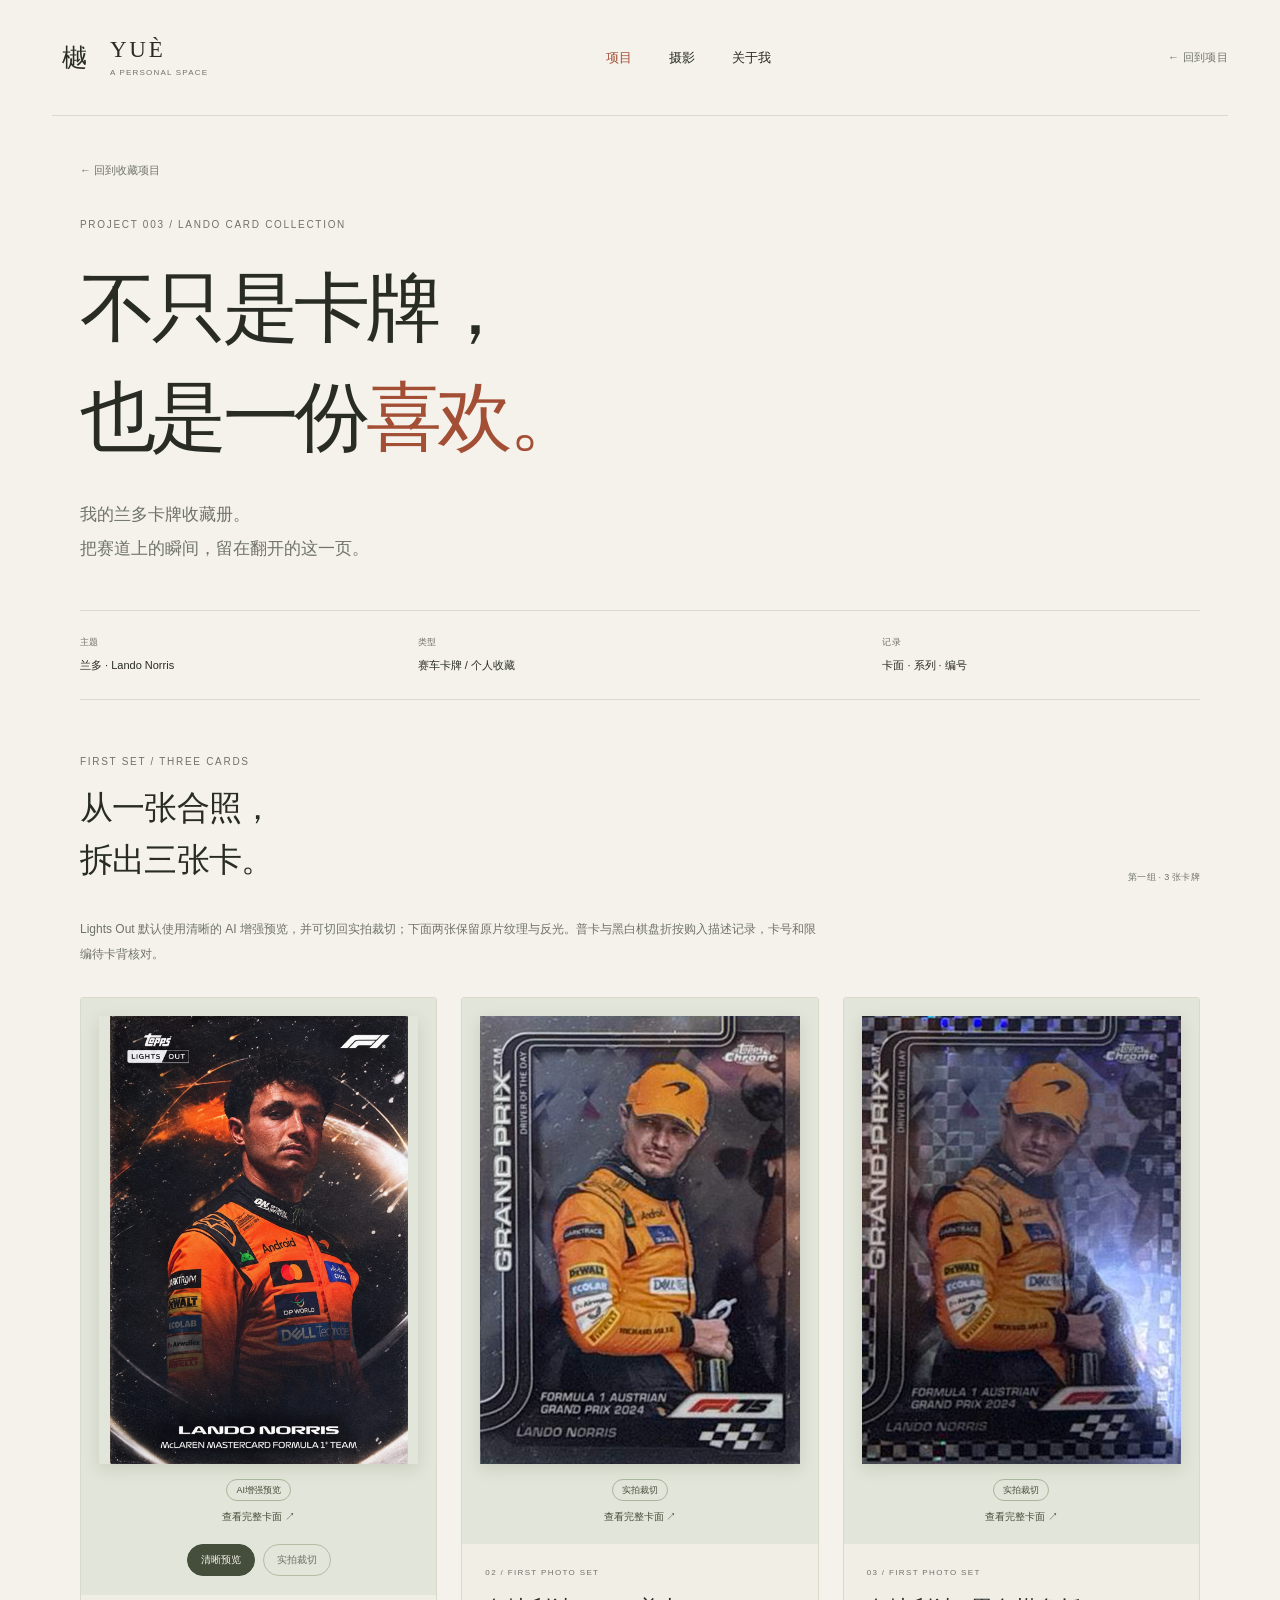
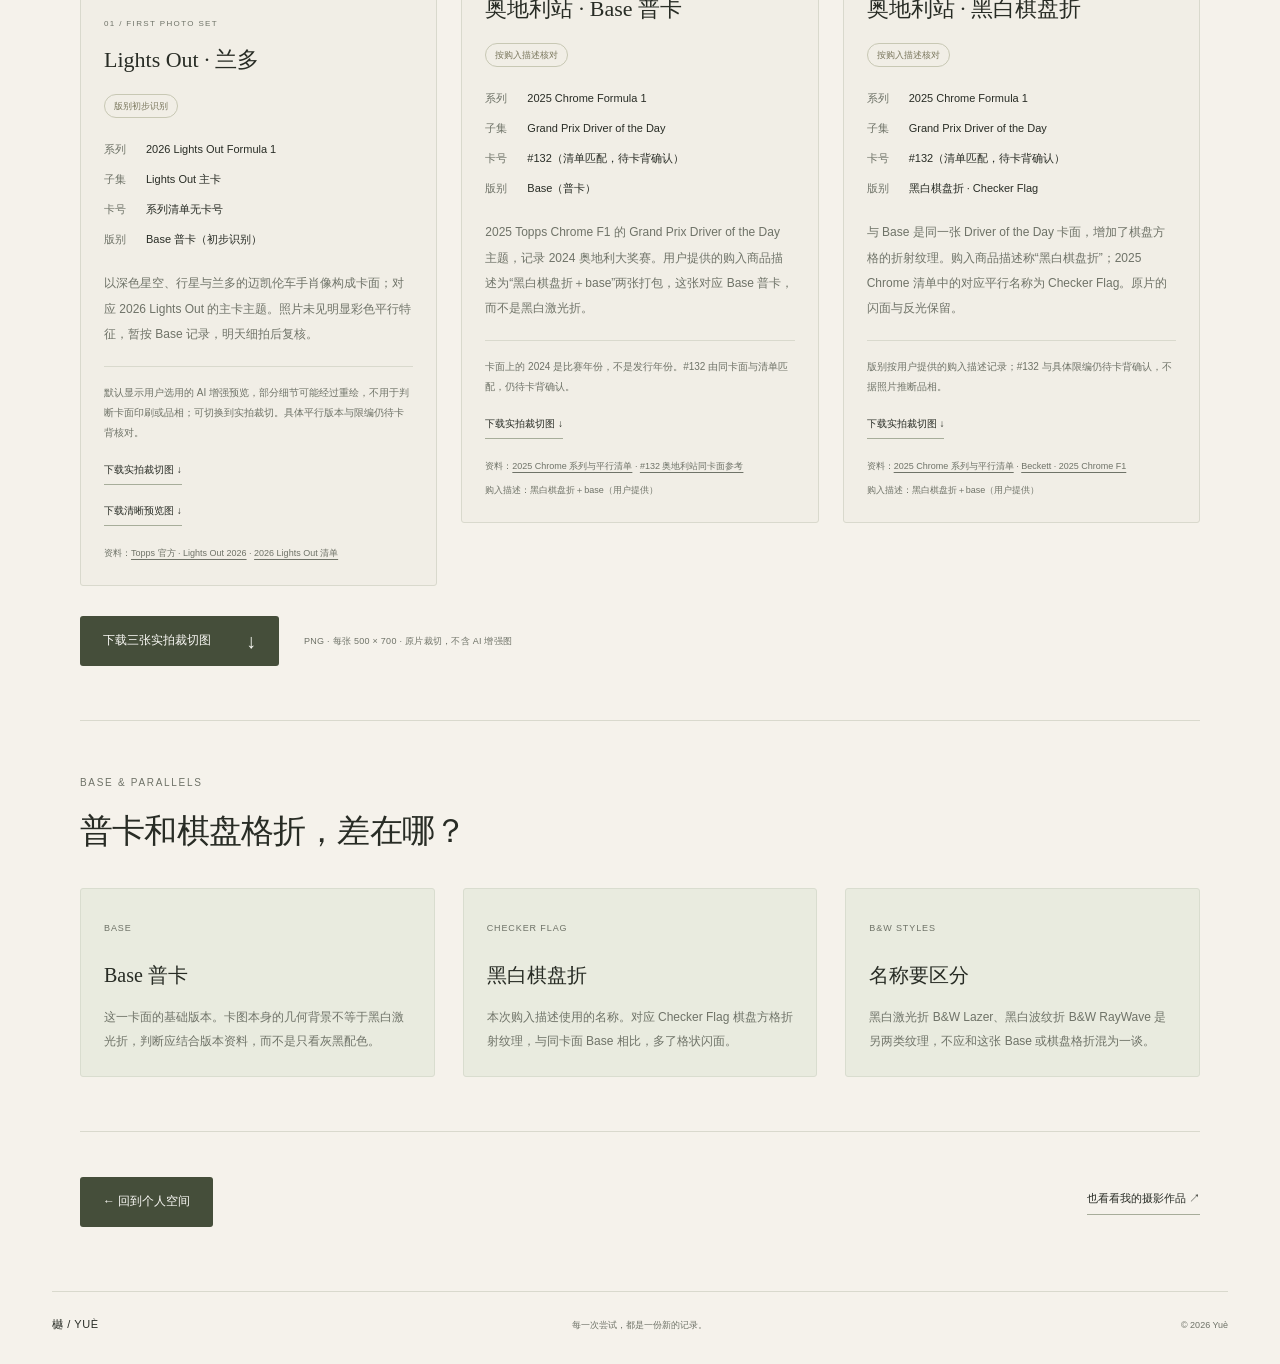
==== commit 5285fd85: "Use selected clear card preview and correct purchased card variants" ====
--- a/lando-collection.html
+++ b/lando-collection.html
@@ -4,8 +4,8 @@
   <meta charset="utf-8"><meta name="viewport" content="width=device-width, initial-scale=1"><meta name="theme-color" content="#f5f2eb">
   <meta name="description" content="樾的兰多卡牌收藏册：围绕 Lando Norris，整理卡面、系列、编号与收藏记录。">
   <title>兰多卡牌收藏册 — 樾 Yuè</title>
-  <link rel="icon" type="image/svg+xml" href="assets/mark.svg"><link rel="stylesheet" href="styles.css?v=card-experiment-20261001">
-  <script src="collection.js?v=card-experiment-20261001" defer></script>
+  <link rel="icon" type="image/svg+xml" href="assets/mark.svg"><link rel="stylesheet" href="styles.css?v=card-correction-20261001">
+  <script src="collection.js?v=card-correction-20261001" defer></script>
 </head>
 <body>
   <a class="skip-link" href="#main">跳到主要内容</a>
@@ -13,10 +13,10 @@
   <main id="main" class="case-main wrap">
     <a class="case-back" href="index.html#collection-project-title">← 回到收藏项目</a>
     <section class="case-hero"><p class="eyebrow">PROJECT 003 / LANDO CARD COLLECTION</p><h1>不只是卡牌，<br>也是一份<span class="accent">喜欢。</span></h1><p class="case-deck">我的兰多卡牌收藏册。<br>把赛道上的瞬间，留在翻开的这一页。</p><div class="case-meta"><div><span>主题</span><strong>兰多 · Lando Norris</strong></div><div><span>类型</span><strong>赛车卡牌 / 个人收藏</strong></div><div><span>记录</span><strong>卡面 · 系列 · 编号</strong></div></div></section>
-    <section id="card-gallery" class="collection-display" aria-labelledby="card-gallery-title"><div class="section-heading"><div><p class="eyebrow">FIRST SET / THREE REAL CARDS</p><h2 id="card-gallery-title">从一张合照，<br>拆出三张卡。</h2></div><span class="small-label">第一组 · 3 张正面图</span></div><p class="collection-display-note">先用粗略图记录：分别裁切、拉正透视，保留原片文字与闪面反光。版别按当前照片初步识别，卡号与限编待细拍复核。</p><div class="collectible-grid"><article class="collectible-card" aria-labelledby="card-lights-out"><button class="card-zoom" type="button" data-card-open data-card-src="assets/cards/lando-lights-out-front.png" data-card-title="Lights Out · 兰多" data-card-summary="2026 Lights Out Formula 1 · 系列清单无卡号 · Base 普卡（初步识别）" aria-label="放大查看：Lights Out · 兰多"><img src="assets/cards/lando-lights-out-front.png" alt="Lights Out · 兰多，从用户提供的合照中裁切与校正透视的真实正面图" width="500" height="700" loading="lazy"><span class="card-zoom-label">查看完整卡面 ↗</span></button><div class="collectible-copy"><p class="eyebrow">01 / FIRST PHOTO SET</p><h3 id="card-lights-out">Lights Out · 兰多</h3><span class="card-identification">版别初步识别</span><dl><div><dt>系列</dt><dd>2026 Lights Out Formula 1</dd></div><div><dt>子集</dt><dd>Lights Out 主卡</dd></div><div><dt>卡号</dt><dd>系列清单无卡号</dd></div><div><dt>版别</dt><dd>Base 普卡（初步识别）</dd></div></dl><p class="card-story">以深色星空、行星与兰多的迈凯伦车手肖像构成卡面；对应 2026 Lights Out 的主卡主题。照片未见明显彩色平行特征，暂按 Base 记录，明天细拍后复核。</p><p class="card-detail-note">系列清单未列数字卡号；具体平行版本与限编情况待卡背核对。</p><a class="text-link" href="assets/cards/lando-lights-out-front.png" download>下载这张裁切图 ↓</a><p class="card-sources">资料：<a href="https://uk.topps.com/pages/topps-f1-lights-out" target="_blank" rel="noopener noreferrer">Topps 官方 · Lights Out 2026</a> · <a href="https://www.checklistinsider.com/2026-topps-lights-out-formula-1" target="_blank" rel="noopener noreferrer">2026 Lights Out 清单</a></p></div></article>
-<article class="collectible-card" aria-labelledby="card-grand-prix-left"><button class="card-zoom" type="button" data-card-open data-card-src="assets/cards/lando-grand-prix-left-front.png" data-card-title="奥地利站 · 黑白激光折？" data-card-summary="2025 Chrome Formula 1 · #132（清单匹配，待卡背确认） · 疑似 B&amp;W Lazer Refractor" aria-label="放大查看：奥地利站 · 黑白激光折？"><img src="assets/cards/lando-grand-prix-left-front.png" alt="奥地利站 · 黑白激光折？，从用户提供的合照中裁切与校正透视的真实正面图" width="500" height="700" loading="lazy"><span class="card-zoom-label">查看完整卡面 ↗</span></button><div class="collectible-copy"><p class="eyebrow">02 / FIRST PHOTO SET</p><h3 id="card-grand-prix-left">奥地利站 · 黑白激光折？</h3><span class="card-identification">版别初步识别</span><dl><div><dt>系列</dt><dd>2025 Chrome Formula 1</dd></div><div><dt>子集</dt><dd>Grand Prix Driver of the Day</dd></div><div><dt>卡号</dt><dd>#132（清单匹配，待卡背确认）</dd></div><div><dt>版别</dt><dd>疑似 B&amp;W Lazer Refractor</dd></div></dl><p class="card-story">记录 2024 奥地利大奖赛的 Driver of the Day 主题，卡面为戴橙色帽子的兰多。灰黑背景可见不规则切面，较接近 2025 Chrome 清单中的黑白激光折（B&amp;W Lazer），先作候选版别保留。</p><p class="card-detail-note">卡面上的 2024 是比赛年份，不是发行年份。不是凭“黑白”二字就认定黑白波纹折。</p><a class="text-link" href="assets/cards/lando-grand-prix-left-front.png" download>下载这张裁切图 ↓</a><p class="card-sources">资料：<a href="https://www.checklistinsider.com/2025-topps-chrome-formula-1" target="_blank" rel="noopener noreferrer">2025 Chrome 系列与平行清单</a> · <a href="https://www.ebay.com/itm/127804974254" target="_blank" rel="noopener noreferrer">#132 奥地利站同卡面参考</a></p></div></article>
-<article class="collectible-card" aria-labelledby="card-grand-prix-right"><button class="card-zoom" type="button" data-card-open data-card-src="assets/cards/lando-grand-prix-right-front.png" data-card-title="奥地利站 · 棋盘格折？" data-card-summary="2025 Chrome Formula 1 · #132（清单匹配，待卡背确认） · 疑似 Checker Flag Refractor" aria-label="放大查看：奥地利站 · 棋盘格折？"><img src="assets/cards/lando-grand-prix-right-front.png" alt="奥地利站 · 棋盘格折？，从用户提供的合照中裁切与校正透视的真实正面图" width="500" height="700" loading="lazy"><span class="card-zoom-label">查看完整卡面 ↗</span></button><div class="collectible-copy"><p class="eyebrow">03 / FIRST PHOTO SET</p><h3 id="card-grand-prix-right">奥地利站 · 棋盘格折？</h3><span class="card-identification">版别初步识别</span><dl><div><dt>系列</dt><dd>2025 Chrome Formula 1</dd></div><div><dt>子集</dt><dd>Grand Prix Driver of the Day</dd></div><div><dt>卡号</dt><dd>#132（清单匹配，待卡背确认）</dd></div><div><dt>版别</dt><dd>疑似 Checker Flag Refractor</dd></div></dl><p class="card-story">与左侧是同一卡面主题，但背景与边框呈明显棋盘方格，并保留蓝紫色闪面反光。外观较接近清单中的 Checker Flag Refractor，中文常称棋盘格折或方格旗折；具体颜色与限编还需细拍核对。</p><p class="card-detail-note">原图反光保留，不用生成式修复抹去闪面；尚未确认限量编号或品相。</p><a class="text-link" href="assets/cards/lando-grand-prix-right-front.png" download>下载这张裁切图 ↓</a><p class="card-sources">资料：<a href="https://www.checklistinsider.com/2025-topps-chrome-formula-1" target="_blank" rel="noopener noreferrer">2025 Chrome 系列与平行清单</a> · <a href="https://www.beckett.com/news/2025-topps-chrome-formula-1-racing-cards/" target="_blank" rel="noopener noreferrer">Beckett · 2025 Chrome F1</a></p></div></article></div><div class="collection-download"><a class="button button-dark" href="assets/documents/lando-card-crops.zip" download>下载三张裁切图 <span aria-hidden="true">↓</span></a><span class="small-label">PNG · 每张 500 × 700 · 不含合照周围的手写背景</span></div></section>
-    <section class="collection-notes" aria-labelledby="collection-notes-title"><p class="eyebrow">HOW I KEEP THE DETAILS</p><h2 id="collection-notes-title">怎么理解这些“折”？</h2><div class="collection-fields"><article><span>CHECKER FLAG</span><h3>棋盘格折</h3><p>方格旗一样的棋盘纹理。Checker Flag 与某些产品里的 X-Fractor 不能仅凭“都是方格”就混叫。</p></article><article><span>B&amp;W LAZER</span><h3>黑白激光折</h3><p>以黑白、银灰的尖锐切面与激光般几何纹理为特点，是 2025 Chrome 清单中的一种平行版本。</p></article><article><span>B&amp;W RAY WAVE</span><h3>黑白波纹折</h3><p>以波浪、流动的折射线条为特点，和黑白激光折不同。“黑白折”需要进一步区分具体英文名称。</p></article></div></section>
+    <section id="card-gallery" class="collection-display" aria-labelledby="card-gallery-title"><div class="section-heading"><div><p class="eyebrow">FIRST SET / THREE CARDS</p><h2 id="card-gallery-title">从一张合照，<br>拆出三张卡。</h2></div><span class="small-label">第一组 · 3 张卡牌</span></div><p class="collection-display-note">Lights Out 默认使用清晰的 AI 增强预览，并可切回实拍裁切；下面两张保留原片纹理与反光。普卡与黑白棋盘折按购入描述记录，卡号和限编待卡背核对。</p><div class="collectible-grid"><article class="collectible-card" aria-labelledby="card-lights-out"><button class="card-zoom" type="button" data-card-open data-card-src="assets/cards/lando-lights-out-ai-preview.png" data-card-title="Lights Out · 兰多" data-card-summary="2026 Lights Out Formula 1 · 系列清单无卡号 · Base 普卡（初步识别）" data-card-image-kind="AI增强预览" aria-label="放大查看：Lights Out · 兰多，AI增强预览"><img src="assets/cards/lando-lights-out-ai-preview.png" alt="Lights Out · 兰多，AI增强预览" width="1024" height="1536" loading="lazy"><span class="card-image-kind">AI增强预览</span><span class="card-zoom-label">查看完整卡面 ↗</span></button><div class="card-image-versions" role="group" aria-label="Lights Out 图像版本"><button type="button" class="is-active" aria-pressed="true" data-card-version data-image="assets/cards/lando-lights-out-ai-preview.png" data-image-kind="AI增强预览">清晰预览</button><button type="button" aria-pressed="false" data-card-version data-image="assets/cards/lando-lights-out-front.png" data-image-kind="实拍裁切">实拍裁切</button></div><div class="collectible-copy"><p class="eyebrow">01 / FIRST PHOTO SET</p><h3 id="card-lights-out">Lights Out · 兰多</h3><span class="card-identification">版别初步识别</span><dl><div><dt>系列</dt><dd>2026 Lights Out Formula 1</dd></div><div><dt>子集</dt><dd>Lights Out 主卡</dd></div><div><dt>卡号</dt><dd>系列清单无卡号</dd></div><div><dt>版别</dt><dd>Base 普卡（初步识别）</dd></div></dl><p class="card-story">以深色星空、行星与兰多的迈凯伦车手肖像构成卡面；对应 2026 Lights Out 的主卡主题。照片未见明显彩色平行特征，暂按 Base 记录，明天细拍后复核。</p><p class="card-detail-note">默认显示用户选用的 AI 增强预览，部分细节可能经过重绘，不用于判断卡面印刷或品相；可切换到实拍裁切。具体平行版本与限编仍待卡背核对。</p><div class="card-download-links"><a class="text-link" href="assets/cards/lando-lights-out-front.png" download>下载实拍裁切图 ↓</a><a class="text-link" href="assets/cards/lando-lights-out-ai-preview.png" download>下载清晰预览图 ↓</a></div><p class="card-sources">资料：<a href="https://uk.topps.com/pages/topps-f1-lights-out" target="_blank" rel="noopener noreferrer">Topps 官方 · Lights Out 2026</a> · <a href="https://www.checklistinsider.com/2026-topps-lights-out-formula-1" target="_blank" rel="noopener noreferrer">2026 Lights Out 清单</a> </p></div></article>
+<article class="collectible-card" aria-labelledby="card-grand-prix-left"><button class="card-zoom" type="button" data-card-open data-card-src="assets/cards/lando-grand-prix-left-front.png" data-card-title="奥地利站 · Base 普卡" data-card-summary="2025 Chrome Formula 1 · #132（清单匹配，待卡背确认） · Base（普卡）" data-card-image-kind="实拍裁切" aria-label="放大查看：奥地利站 · Base 普卡，实拍裁切"><img src="assets/cards/lando-grand-prix-left-front.png" alt="奥地利站 · Base 普卡，实拍裁切" width="500" height="700" loading="lazy"><span class="card-image-kind">实拍裁切</span><span class="card-zoom-label">查看完整卡面 ↗</span></button><div class="collectible-copy"><p class="eyebrow">02 / FIRST PHOTO SET</p><h3 id="card-grand-prix-left">奥地利站 · Base 普卡</h3><span class="card-identification">按购入描述核对</span><dl><div><dt>系列</dt><dd>2025 Chrome Formula 1</dd></div><div><dt>子集</dt><dd>Grand Prix Driver of the Day</dd></div><div><dt>卡号</dt><dd>#132（清单匹配，待卡背确认）</dd></div><div><dt>版别</dt><dd>Base（普卡）</dd></div></dl><p class="card-story">2025 Topps Chrome F1 的 Grand Prix Driver of the Day 主题，记录 2024 奥地利大奖赛。用户提供的购入商品描述为“黑白棋盘折＋base”两张打包，这张对应 Base 普卡，而不是黑白激光折。</p><p class="card-detail-note">卡面上的 2024 是比赛年份，不是发行年份。#132 由同卡面与清单匹配，仍待卡背确认。</p><div class="card-download-links"><a class="text-link" href="assets/cards/lando-grand-prix-left-front.png" download>下载实拍裁切图 ↓</a></div><p class="card-sources">资料：<a href="https://www.checklistinsider.com/2025-topps-chrome-formula-1" target="_blank" rel="noopener noreferrer">2025 Chrome 系列与平行清单</a> · <a href="https://www.ebay.com/itm/127804974254" target="_blank" rel="noopener noreferrer">#132 奥地利站同卡面参考</a> <span>购入描述：黑白棋盘折＋base（用户提供）</span></p></div></article>
+<article class="collectible-card" aria-labelledby="card-grand-prix-right"><button class="card-zoom" type="button" data-card-open data-card-src="assets/cards/lando-grand-prix-right-front.png" data-card-title="奥地利站 · 黑白棋盘折" data-card-summary="2025 Chrome Formula 1 · #132（清单匹配，待卡背确认） · 黑白棋盘折 · Checker Flag" data-card-image-kind="实拍裁切" aria-label="放大查看：奥地利站 · 黑白棋盘折，实拍裁切"><img src="assets/cards/lando-grand-prix-right-front.png" alt="奥地利站 · 黑白棋盘折，实拍裁切" width="500" height="700" loading="lazy"><span class="card-image-kind">实拍裁切</span><span class="card-zoom-label">查看完整卡面 ↗</span></button><div class="collectible-copy"><p class="eyebrow">03 / FIRST PHOTO SET</p><h3 id="card-grand-prix-right">奥地利站 · 黑白棋盘折</h3><span class="card-identification">按购入描述核对</span><dl><div><dt>系列</dt><dd>2025 Chrome Formula 1</dd></div><div><dt>子集</dt><dd>Grand Prix Driver of the Day</dd></div><div><dt>卡号</dt><dd>#132（清单匹配，待卡背确认）</dd></div><div><dt>版别</dt><dd>黑白棋盘折 · Checker Flag</dd></div></dl><p class="card-story">与 Base 是同一张 Driver of the Day 卡面，增加了棋盘方格的折射纹理。购入商品描述称“黑白棋盘折”；2025 Chrome 清单中的对应平行名称为 Checker Flag。原片的闪面与反光保留。</p><p class="card-detail-note">版别按用户提供的购入描述记录；#132 与具体限编仍待卡背确认，不据照片推断品相。</p><div class="card-download-links"><a class="text-link" href="assets/cards/lando-grand-prix-right-front.png" download>下载实拍裁切图 ↓</a></div><p class="card-sources">资料：<a href="https://www.checklistinsider.com/2025-topps-chrome-formula-1" target="_blank" rel="noopener noreferrer">2025 Chrome 系列与平行清单</a> · <a href="https://www.beckett.com/news/2025-topps-chrome-formula-1-racing-cards/" target="_blank" rel="noopener noreferrer">Beckett · 2025 Chrome F1</a> <span>购入描述：黑白棋盘折＋base（用户提供）</span></p></div></article></div><div class="collection-download"><a class="button button-dark" href="assets/documents/lando-card-crops.zip" download>下载三张实拍裁切图 <span aria-hidden="true">↓</span></a><span class="small-label">PNG · 每张 500 × 700 · 原片裁切，不含 AI 增强图</span></div></section>
+    <section class="collection-notes" aria-labelledby="collection-notes-title"><p class="eyebrow">BASE &amp; PARALLELS</p><h2 id="collection-notes-title">普卡和棋盘格折，差在哪？</h2><div class="collection-fields"><article><span>BASE</span><h3>Base 普卡</h3><p>这一卡面的基础版本。卡图本身的几何背景不等于黑白激光折，判断应结合版本资料，而不是只看灰黑配色。</p></article><article><span>CHECKER FLAG</span><h3>黑白棋盘折</h3><p>本次购入描述使用的名称。对应 Checker Flag 棋盘方格折射纹理，与同卡面 Base 相比，多了格状闪面。</p></article><article><span>B&amp;W STYLES</span><h3>名称要区分</h3><p>黑白激光折 B&amp;W Lazer、黑白波纹折 B&amp;W RayWave 是另两类纹理，不应和这张 Base 或棋盘格折混为一谈。</p></article></div></section>
     <div class="case-end"><a class="button button-dark" href="index.html#collection-project-title">← 回到个人空间</a><a class="text-link" href="index.html#photography">也看看我的摄影作品 ↗</a></div>
   </main>
   <dialog id="card-dialog" class="dialog photo-dialog" aria-labelledby="card-dialog-title"><div class="dialog-header"><h2 id="card-dialog-title">卡牌正面</h2><button class="icon-button" type="button" data-card-close aria-label="关闭卡牌大图">×</button></div><img id="card-dialog-image" alt=""><p id="card-dialog-caption"></p></dialog>
--- a/styles.css
+++ b/styles.css
@@ -29,3 +29,5 @@
 .collection-display{padding:54px 0;border-bottom:1px solid var(--line)}.collection-display-note{font-size:12px;color:var(--muted);max-width:740px;line-height:2.1;margin-bottom:30px}.collectible-grid{display:grid;grid-template-columns:repeat(3,minmax(0,1fr));gap:24px;align-items:start}.collectible-card{min-width:0;border:1px solid var(--line);border-radius:var(--radius);overflow:hidden;background:#f1eee6}.card-zoom{display:block;position:relative;width:100%;border:0;padding:18px;background:#e2e5d9}.card-zoom img{width:100%;height:auto;aspect-ratio:5/7;object-fit:contain;box-shadow:0 5px 15px #35452922}.card-zoom-label{display:block;margin-top:14px;font-size:10px;color:var(--olive)}.collectible-copy{padding:23px}.collectible-copy .eyebrow{font-size:8px;margin-bottom:12px}.collectible-copy h3{font-family:var(--serif);font-size:22px;line-height:1.65;margin-bottom:12px}.card-identification{display:inline-block;padding:3px 9px;border:1px solid #c8c8b4;border-radius:20px;font-size:9px;color:#79765c}.collectible-copy dl{margin:22px 0;font-size:11px;line-height:1.8}.collectible-copy dl>div{display:grid;grid-template-columns:32px minmax(0,1fr);gap:10px;margin-bottom:10px}.collectible-copy dt{color:var(--muted)}.collectible-copy dd{margin:0;overflow-wrap:anywhere}.card-story{font-size:12px;line-height:2.1;color:var(--muted);margin-bottom:19px}.card-detail-note{border-top:1px solid var(--line);padding-top:16px;font-size:10px;line-height:2;color:var(--muted)}.collectible-copy .text-link{font-size:10px;margin-top:8px}.card-sources{font-size:9px;color:var(--muted);line-height:2;margin:18px 0 0}.card-sources a{text-decoration:underline;text-underline-offset:3px}.collection-download{display:flex;align-items:center;gap:25px;flex-wrap:wrap;margin-top:30px}
 @media(max-width:820px){.collectible-grid{gap:15px}.collectible-copy{padding:17px}.collectible-copy h3{font-size:19px}.card-zoom{padding:12px}}
 @media(max-width:600px){.collection-display{padding:36px 0}.collectible-grid{grid-template-columns:1fr;gap:26px}.collectible-copy{padding:24px}.collectible-copy h3{font-size:24px}.card-zoom{padding:22px}.collectible-copy dl{font-size:12px}.card-story{font-size:12px}.collection-display .section-heading>.small-label{display:none}.collection-download{gap:16px}.collection-download>.small-label{font-size:9px;line-height:2}}
+
+.card-image-kind{display:inline-block;margin-top:15px;padding:2px 9px;border:1px solid #aab69a;border-radius:20px;font-size:9px;color:var(--olive)}.card-image-kind+.card-zoom-label{margin-top:7px}.card-image-versions{display:flex;justify-content:center;gap:8px;background:#e2e5d9;padding:0 12px 19px}.card-image-versions button{border:1px solid #b3bda4;border-radius:20px;padding:6px 13px;background:transparent;color:var(--muted);font-size:10px}.card-image-versions button.is-active{background:var(--olive);border-color:var(--olive);color:var(--paper)}.card-download-links{display:flex;flex-direction:column;align-items:flex-start;gap:9px}.card-sources>span{display:block;margin-top:6px}
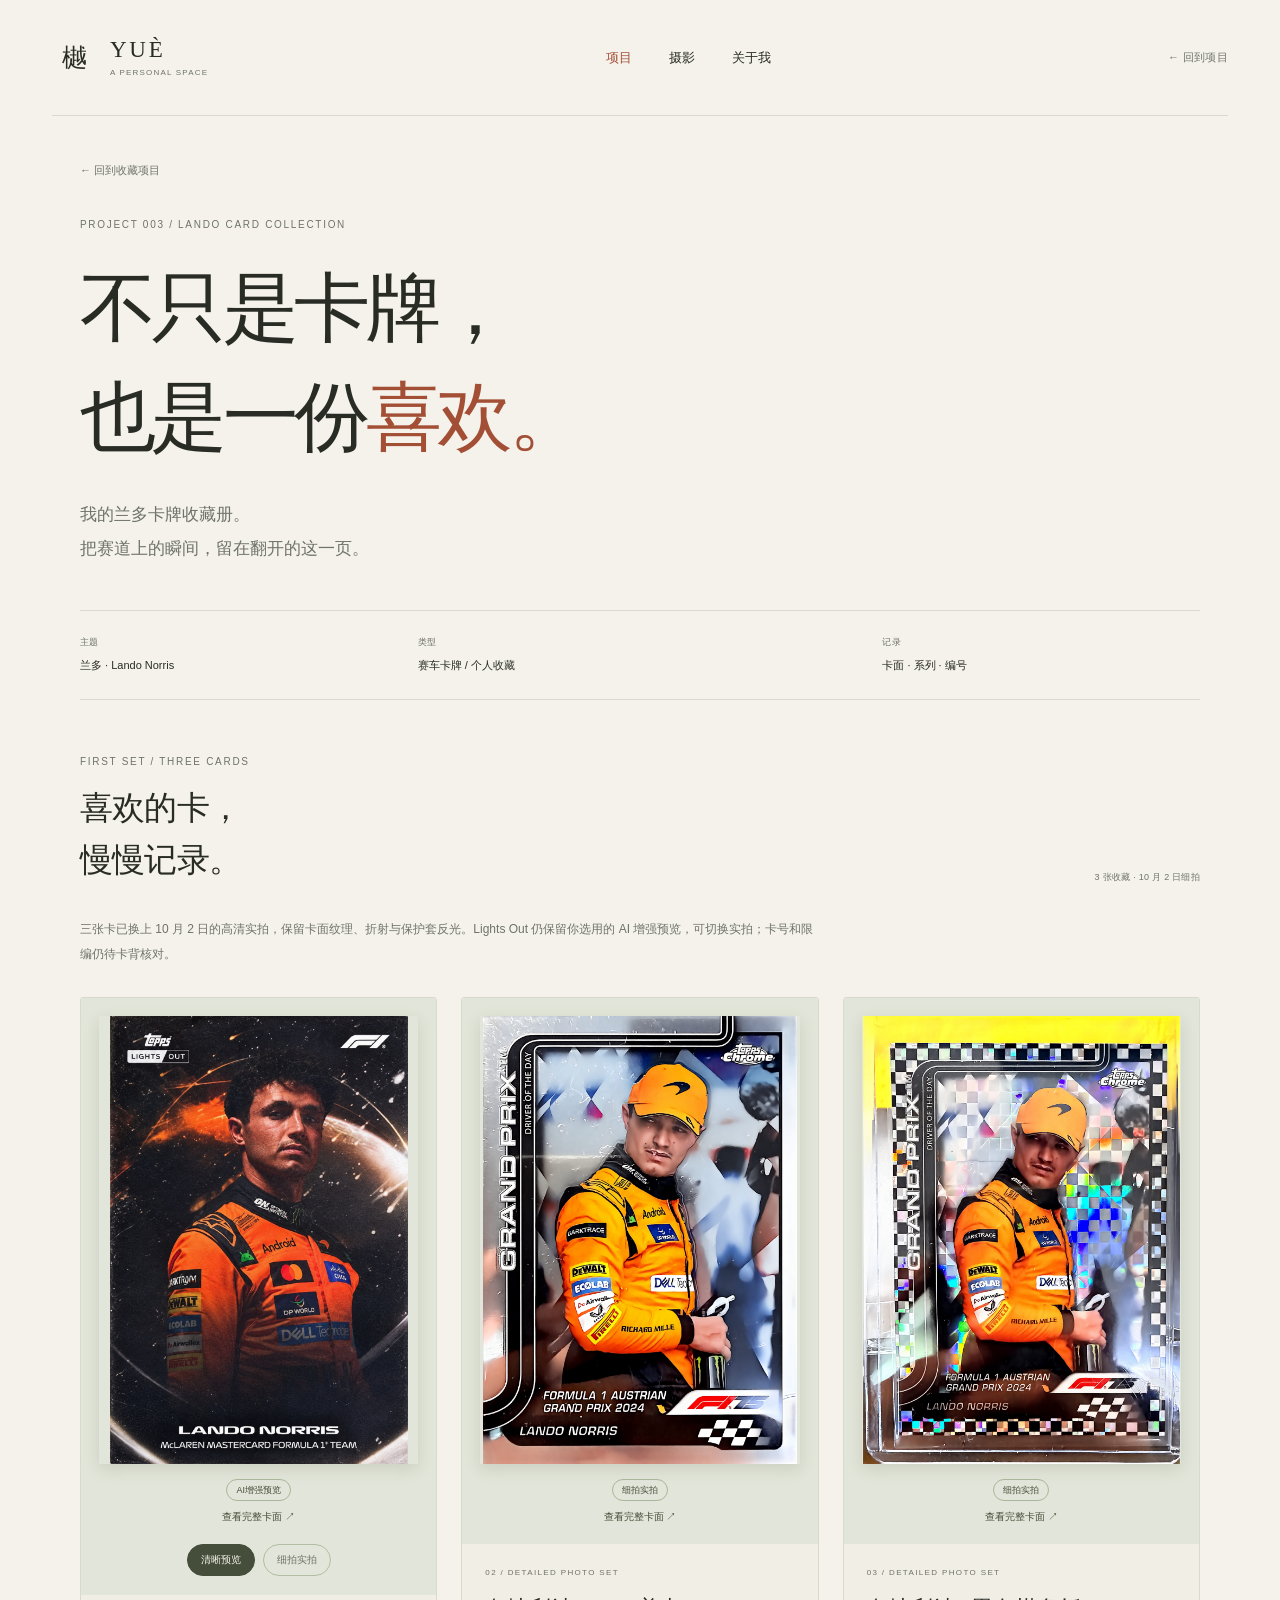
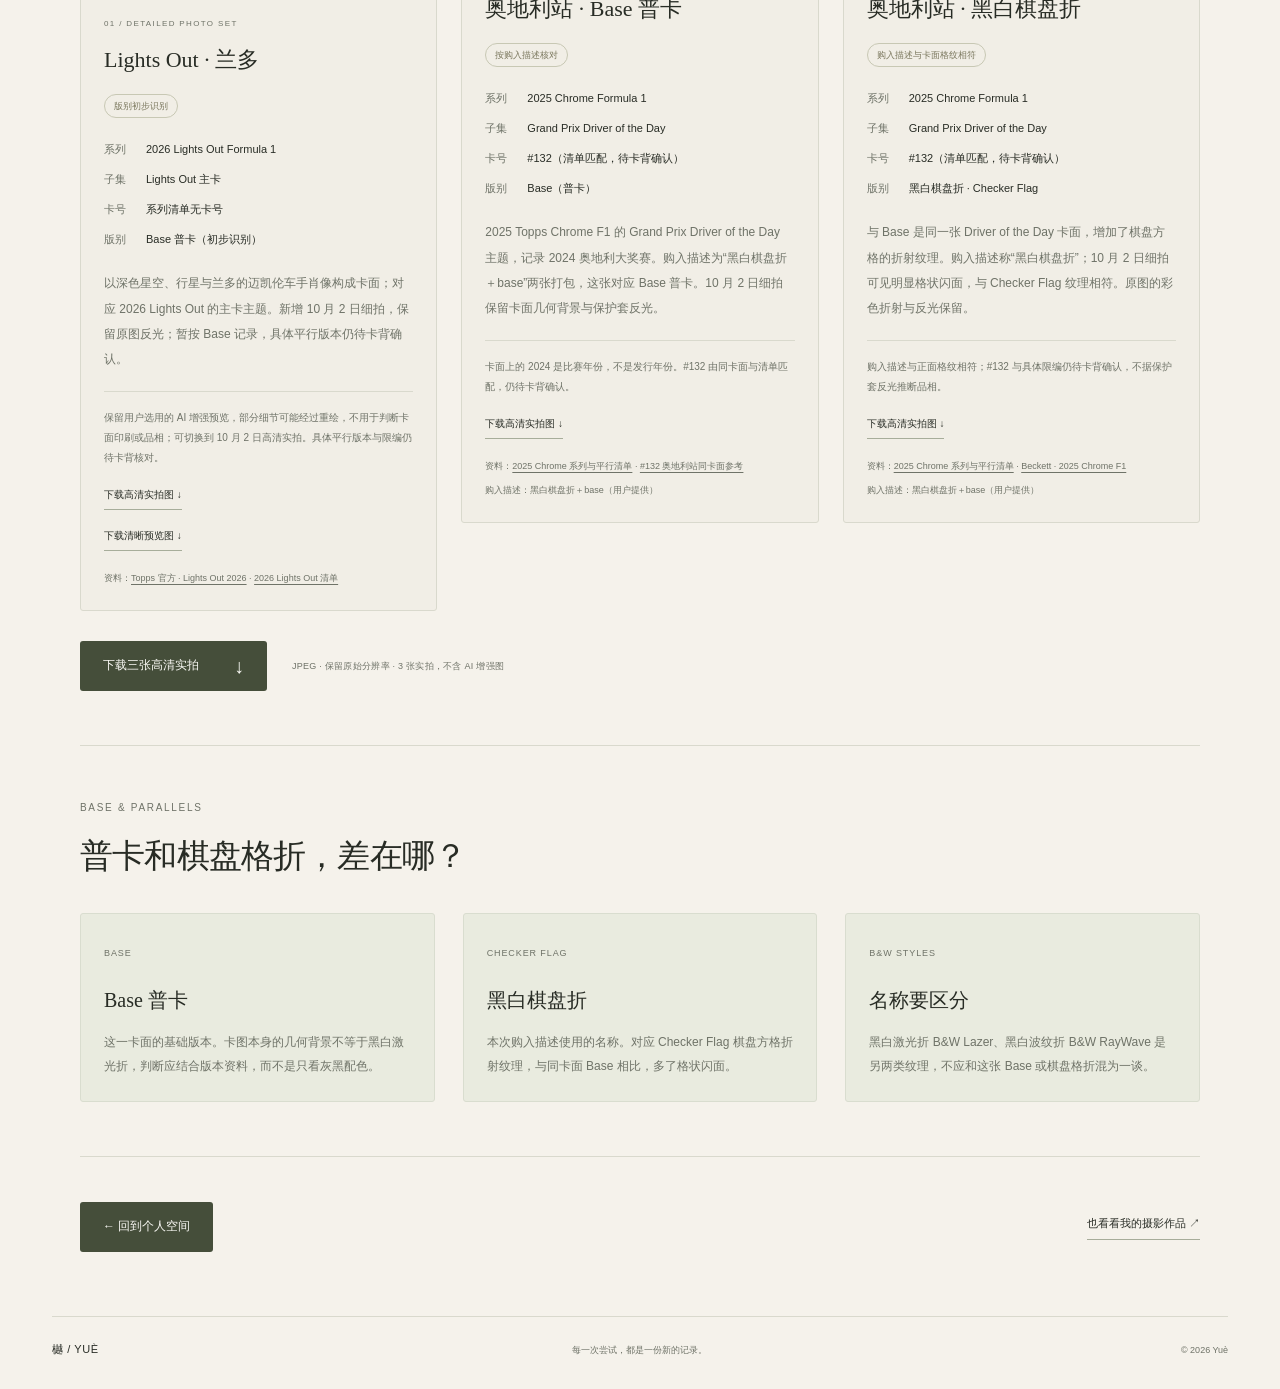
==== commit 65877053: "Update Lando collection with full-resolution user PDF photographs" ====
--- a/lando-collection.html
+++ b/lando-collection.html
@@ -4,8 +4,8 @@
   <meta charset="utf-8"><meta name="viewport" content="width=device-width, initial-scale=1"><meta name="theme-color" content="#f5f2eb">
   <meta name="description" content="樾的兰多卡牌收藏册：围绕 Lando Norris，整理卡面、系列、编号与收藏记录。">
   <title>兰多卡牌收藏册 — 樾 Yuè</title>
-  <link rel="icon" type="image/svg+xml" href="assets/mark.svg"><link rel="stylesheet" href="styles.css?v=card-correction-20261001">
-  <script src="collection.js?v=card-correction-20261001" defer></script>
+  <link rel="icon" type="image/svg+xml" href="assets/mark.svg"><link rel="stylesheet" href="styles.css?v=card-detail-20261002">
+  <script src="collection.js?v=card-detail-20261002" defer></script>
 </head>
 <body>
   <a class="skip-link" href="#main">跳到主要内容</a>
@@ -13,9 +13,9 @@
   <main id="main" class="case-main wrap">
     <a class="case-back" href="index.html#collection-project-title">← 回到收藏项目</a>
     <section class="case-hero"><p class="eyebrow">PROJECT 003 / LANDO CARD COLLECTION</p><h1>不只是卡牌，<br>也是一份<span class="accent">喜欢。</span></h1><p class="case-deck">我的兰多卡牌收藏册。<br>把赛道上的瞬间，留在翻开的这一页。</p><div class="case-meta"><div><span>主题</span><strong>兰多 · Lando Norris</strong></div><div><span>类型</span><strong>赛车卡牌 / 个人收藏</strong></div><div><span>记录</span><strong>卡面 · 系列 · 编号</strong></div></div></section>
-    <section id="card-gallery" class="collection-display" aria-labelledby="card-gallery-title"><div class="section-heading"><div><p class="eyebrow">FIRST SET / THREE CARDS</p><h2 id="card-gallery-title">从一张合照，<br>拆出三张卡。</h2></div><span class="small-label">第一组 · 3 张卡牌</span></div><p class="collection-display-note">Lights Out 默认使用清晰的 AI 增强预览，并可切回实拍裁切；下面两张保留原片纹理与反光。普卡与黑白棋盘折按购入描述记录，卡号和限编待卡背核对。</p><div class="collectible-grid"><article class="collectible-card" aria-labelledby="card-lights-out"><button class="card-zoom" type="button" data-card-open data-card-src="assets/cards/lando-lights-out-ai-preview.png" data-card-title="Lights Out · 兰多" data-card-summary="2026 Lights Out Formula 1 · 系列清单无卡号 · Base 普卡（初步识别）" data-card-image-kind="AI增强预览" aria-label="放大查看：Lights Out · 兰多，AI增强预览"><img src="assets/cards/lando-lights-out-ai-preview.png" alt="Lights Out · 兰多，AI增强预览" width="1024" height="1536" loading="lazy"><span class="card-image-kind">AI增强预览</span><span class="card-zoom-label">查看完整卡面 ↗</span></button><div class="card-image-versions" role="group" aria-label="Lights Out 图像版本"><button type="button" class="is-active" aria-pressed="true" data-card-version data-image="assets/cards/lando-lights-out-ai-preview.png" data-image-kind="AI增强预览">清晰预览</button><button type="button" aria-pressed="false" data-card-version data-image="assets/cards/lando-lights-out-front.png" data-image-kind="实拍裁切">实拍裁切</button></div><div class="collectible-copy"><p class="eyebrow">01 / FIRST PHOTO SET</p><h3 id="card-lights-out">Lights Out · 兰多</h3><span class="card-identification">版别初步识别</span><dl><div><dt>系列</dt><dd>2026 Lights Out Formula 1</dd></div><div><dt>子集</dt><dd>Lights Out 主卡</dd></div><div><dt>卡号</dt><dd>系列清单无卡号</dd></div><div><dt>版别</dt><dd>Base 普卡（初步识别）</dd></div></dl><p class="card-story">以深色星空、行星与兰多的迈凯伦车手肖像构成卡面；对应 2026 Lights Out 的主卡主题。照片未见明显彩色平行特征，暂按 Base 记录，明天细拍后复核。</p><p class="card-detail-note">默认显示用户选用的 AI 增强预览，部分细节可能经过重绘，不用于判断卡面印刷或品相；可切换到实拍裁切。具体平行版本与限编仍待卡背核对。</p><div class="card-download-links"><a class="text-link" href="assets/cards/lando-lights-out-front.png" download>下载实拍裁切图 ↓</a><a class="text-link" href="assets/cards/lando-lights-out-ai-preview.png" download>下载清晰预览图 ↓</a></div><p class="card-sources">资料：<a href="https://uk.topps.com/pages/topps-f1-lights-out" target="_blank" rel="noopener noreferrer">Topps 官方 · Lights Out 2026</a> · <a href="https://www.checklistinsider.com/2026-topps-lights-out-formula-1" target="_blank" rel="noopener noreferrer">2026 Lights Out 清单</a> </p></div></article>
-<article class="collectible-card" aria-labelledby="card-grand-prix-left"><button class="card-zoom" type="button" data-card-open data-card-src="assets/cards/lando-grand-prix-left-front.png" data-card-title="奥地利站 · Base 普卡" data-card-summary="2025 Chrome Formula 1 · #132（清单匹配，待卡背确认） · Base（普卡）" data-card-image-kind="实拍裁切" aria-label="放大查看：奥地利站 · Base 普卡，实拍裁切"><img src="assets/cards/lando-grand-prix-left-front.png" alt="奥地利站 · Base 普卡，实拍裁切" width="500" height="700" loading="lazy"><span class="card-image-kind">实拍裁切</span><span class="card-zoom-label">查看完整卡面 ↗</span></button><div class="collectible-copy"><p class="eyebrow">02 / FIRST PHOTO SET</p><h3 id="card-grand-prix-left">奥地利站 · Base 普卡</h3><span class="card-identification">按购入描述核对</span><dl><div><dt>系列</dt><dd>2025 Chrome Formula 1</dd></div><div><dt>子集</dt><dd>Grand Prix Driver of the Day</dd></div><div><dt>卡号</dt><dd>#132（清单匹配，待卡背确认）</dd></div><div><dt>版别</dt><dd>Base（普卡）</dd></div></dl><p class="card-story">2025 Topps Chrome F1 的 Grand Prix Driver of the Day 主题，记录 2024 奥地利大奖赛。用户提供的购入商品描述为“黑白棋盘折＋base”两张打包，这张对应 Base 普卡，而不是黑白激光折。</p><p class="card-detail-note">卡面上的 2024 是比赛年份，不是发行年份。#132 由同卡面与清单匹配，仍待卡背确认。</p><div class="card-download-links"><a class="text-link" href="assets/cards/lando-grand-prix-left-front.png" download>下载实拍裁切图 ↓</a></div><p class="card-sources">资料：<a href="https://www.checklistinsider.com/2025-topps-chrome-formula-1" target="_blank" rel="noopener noreferrer">2025 Chrome 系列与平行清单</a> · <a href="https://www.ebay.com/itm/127804974254" target="_blank" rel="noopener noreferrer">#132 奥地利站同卡面参考</a> <span>购入描述：黑白棋盘折＋base（用户提供）</span></p></div></article>
-<article class="collectible-card" aria-labelledby="card-grand-prix-right"><button class="card-zoom" type="button" data-card-open data-card-src="assets/cards/lando-grand-prix-right-front.png" data-card-title="奥地利站 · 黑白棋盘折" data-card-summary="2025 Chrome Formula 1 · #132（清单匹配，待卡背确认） · 黑白棋盘折 · Checker Flag" data-card-image-kind="实拍裁切" aria-label="放大查看：奥地利站 · 黑白棋盘折，实拍裁切"><img src="assets/cards/lando-grand-prix-right-front.png" alt="奥地利站 · 黑白棋盘折，实拍裁切" width="500" height="700" loading="lazy"><span class="card-image-kind">实拍裁切</span><span class="card-zoom-label">查看完整卡面 ↗</span></button><div class="collectible-copy"><p class="eyebrow">03 / FIRST PHOTO SET</p><h3 id="card-grand-prix-right">奥地利站 · 黑白棋盘折</h3><span class="card-identification">按购入描述核对</span><dl><div><dt>系列</dt><dd>2025 Chrome Formula 1</dd></div><div><dt>子集</dt><dd>Grand Prix Driver of the Day</dd></div><div><dt>卡号</dt><dd>#132（清单匹配，待卡背确认）</dd></div><div><dt>版别</dt><dd>黑白棋盘折 · Checker Flag</dd></div></dl><p class="card-story">与 Base 是同一张 Driver of the Day 卡面，增加了棋盘方格的折射纹理。购入商品描述称“黑白棋盘折”；2025 Chrome 清单中的对应平行名称为 Checker Flag。原片的闪面与反光保留。</p><p class="card-detail-note">版别按用户提供的购入描述记录；#132 与具体限编仍待卡背确认，不据照片推断品相。</p><div class="card-download-links"><a class="text-link" href="assets/cards/lando-grand-prix-right-front.png" download>下载实拍裁切图 ↓</a></div><p class="card-sources">资料：<a href="https://www.checklistinsider.com/2025-topps-chrome-formula-1" target="_blank" rel="noopener noreferrer">2025 Chrome 系列与平行清单</a> · <a href="https://www.beckett.com/news/2025-topps-chrome-formula-1-racing-cards/" target="_blank" rel="noopener noreferrer">Beckett · 2025 Chrome F1</a> <span>购入描述：黑白棋盘折＋base（用户提供）</span></p></div></article></div><div class="collection-download"><a class="button button-dark" href="assets/documents/lando-card-crops.zip" download>下载三张实拍裁切图 <span aria-hidden="true">↓</span></a><span class="small-label">PNG · 每张 500 × 700 · 原片裁切，不含 AI 增强图</span></div></section>
+    <section id="card-gallery" class="collection-display" aria-labelledby="card-gallery-title"><div class="section-heading"><div><p class="eyebrow">FIRST SET / THREE CARDS</p><h2 id="card-gallery-title">喜欢的卡，<br>慢慢记录。</h2></div><span class="small-label">3 张收藏 · 10 月 2 日细拍</span></div><p class="collection-display-note">三张卡已换上 10 月 2 日的高清实拍，保留卡面纹理、折射与保护套反光。Lights Out 仍保留你选用的 AI 增强预览，可切换实拍；卡号和限编仍待卡背核对。</p><div class="collectible-grid"><article class="collectible-card" aria-labelledby="card-lights-out"><button class="card-zoom" type="button" data-card-open data-card-src="assets/cards/lando-lights-out-ai-preview.png" data-card-title="Lights Out · 兰多" data-card-summary="2026 Lights Out Formula 1 · 系列清单无卡号 · Base 普卡（初步识别）" data-card-image-kind="AI增强预览" aria-label="放大查看：Lights Out · 兰多，AI增强预览"><img src="assets/cards/lando-lights-out-ai-preview.png" alt="Lights Out · 兰多，AI增强预览" width="1024" height="1536" loading="lazy"><span class="card-image-kind">AI增强预览</span><span class="card-zoom-label">查看完整卡面 ↗</span></button><div class="card-image-versions" role="group" aria-label="Lights Out 图像版本"><button type="button" class="is-active" aria-pressed="true" data-card-version data-image="assets/cards/lando-lights-out-ai-preview.png" data-image-kind="AI增强预览" data-image-width="1024" data-image-height="1536">清晰预览</button><button type="button" aria-pressed="false" data-card-version data-image="assets/cards/lando-lights-out-detail-20261002.jpg" data-image-kind="细拍实拍" data-image-width="2132" data-image-height="3008">细拍实拍</button></div><div class="collectible-copy"><p class="eyebrow">01 / DETAILED PHOTO SET</p><h3 id="card-lights-out">Lights Out · 兰多</h3><span class="card-identification">版别初步识别</span><dl><div><dt>系列</dt><dd>2026 Lights Out Formula 1</dd></div><div><dt>子集</dt><dd>Lights Out 主卡</dd></div><div><dt>卡号</dt><dd>系列清单无卡号</dd></div><div><dt>版别</dt><dd>Base 普卡（初步识别）</dd></div></dl><p class="card-story">以深色星空、行星与兰多的迈凯伦车手肖像构成卡面；对应 2026 Lights Out 的主卡主题。新增 10 月 2 日细拍，保留原图反光；暂按 Base 记录，具体平行版本仍待卡背确认。</p><p class="card-detail-note">保留用户选用的 AI 增强预览，部分细节可能经过重绘，不用于判断卡面印刷或品相；可切换到 10 月 2 日高清实拍。具体平行版本与限编仍待卡背核对。</p><div class="card-download-links"><a class="text-link" href="assets/cards/lando-lights-out-detail-20261002.jpg" download>下载高清实拍图 ↓</a><a class="text-link" href="assets/cards/lando-lights-out-ai-preview.png" download>下载清晰预览图 ↓</a></div><p class="card-sources">资料：<a href="https://uk.topps.com/pages/topps-f1-lights-out" target="_blank" rel="noopener noreferrer">Topps 官方 · Lights Out 2026</a> · <a href="https://www.checklistinsider.com/2026-topps-lights-out-formula-1" target="_blank" rel="noopener noreferrer">2026 Lights Out 清单</a> </p></div></article>
+<article class="collectible-card" aria-labelledby="card-grand-prix-left"><button class="card-zoom" type="button" data-card-open data-card-src="assets/cards/lando-grand-prix-base-detail-20261002.jpg" data-card-title="奥地利站 · Base 普卡" data-card-summary="2025 Chrome Formula 1 · #132（清单匹配，待卡背确认） · Base（普卡）" data-card-image-kind="细拍实拍" aria-label="放大查看：奥地利站 · Base 普卡，细拍实拍"><img src="assets/cards/lando-grand-prix-base-detail-20261002.jpg" alt="奥地利站 · Base 普卡，细拍实拍" width="2316" height="3304" loading="lazy"><span class="card-image-kind">细拍实拍</span><span class="card-zoom-label">查看完整卡面 ↗</span></button><div class="collectible-copy"><p class="eyebrow">02 / DETAILED PHOTO SET</p><h3 id="card-grand-prix-left">奥地利站 · Base 普卡</h3><span class="card-identification">按购入描述核对</span><dl><div><dt>系列</dt><dd>2025 Chrome Formula 1</dd></div><div><dt>子集</dt><dd>Grand Prix Driver of the Day</dd></div><div><dt>卡号</dt><dd>#132（清单匹配，待卡背确认）</dd></div><div><dt>版别</dt><dd>Base（普卡）</dd></div></dl><p class="card-story">2025 Topps Chrome F1 的 Grand Prix Driver of the Day 主题，记录 2024 奥地利大奖赛。购入描述为“黑白棋盘折＋base”两张打包，这张对应 Base 普卡。10 月 2 日细拍保留卡面几何背景与保护套反光。</p><p class="card-detail-note">卡面上的 2024 是比赛年份，不是发行年份。#132 由同卡面与清单匹配，仍待卡背确认。</p><div class="card-download-links"><a class="text-link" href="assets/cards/lando-grand-prix-base-detail-20261002.jpg" download>下载高清实拍图 ↓</a></div><p class="card-sources">资料：<a href="https://www.checklistinsider.com/2025-topps-chrome-formula-1" target="_blank" rel="noopener noreferrer">2025 Chrome 系列与平行清单</a> · <a href="https://www.ebay.com/itm/127804974254" target="_blank" rel="noopener noreferrer">#132 奥地利站同卡面参考</a> <span>购入描述：黑白棋盘折＋base（用户提供）</span></p></div></article>
+<article class="collectible-card" aria-labelledby="card-grand-prix-right"><button class="card-zoom" type="button" data-card-open data-card-src="assets/cards/lando-grand-prix-checker-detail-20261002.jpg" data-card-title="奥地利站 · 黑白棋盘折" data-card-summary="2025 Chrome Formula 1 · #132（清单匹配，待卡背确认） · 黑白棋盘折 · Checker Flag" data-card-image-kind="细拍实拍" aria-label="放大查看：奥地利站 · 黑白棋盘折，细拍实拍"><img src="assets/cards/lando-grand-prix-checker-detail-20261002.jpg" alt="奥地利站 · 黑白棋盘折，细拍实拍" width="2392" height="3368" loading="lazy"><span class="card-image-kind">细拍实拍</span><span class="card-zoom-label">查看完整卡面 ↗</span></button><div class="collectible-copy"><p class="eyebrow">03 / DETAILED PHOTO SET</p><h3 id="card-grand-prix-right">奥地利站 · 黑白棋盘折</h3><span class="card-identification">购入描述与卡面格纹相符</span><dl><div><dt>系列</dt><dd>2025 Chrome Formula 1</dd></div><div><dt>子集</dt><dd>Grand Prix Driver of the Day</dd></div><div><dt>卡号</dt><dd>#132（清单匹配，待卡背确认）</dd></div><div><dt>版别</dt><dd>黑白棋盘折 · Checker Flag</dd></div></dl><p class="card-story">与 Base 是同一张 Driver of the Day 卡面，增加了棋盘方格的折射纹理。购入描述称“黑白棋盘折”；10 月 2 日细拍可见明显格状闪面，与 Checker Flag 纹理相符。原图的彩色折射与反光保留。</p><p class="card-detail-note">购入描述与正面格纹相符；#132 与具体限编仍待卡背确认，不据保护套反光推断品相。</p><div class="card-download-links"><a class="text-link" href="assets/cards/lando-grand-prix-checker-detail-20261002.jpg" download>下载高清实拍图 ↓</a></div><p class="card-sources">资料：<a href="https://www.checklistinsider.com/2025-topps-chrome-formula-1" target="_blank" rel="noopener noreferrer">2025 Chrome 系列与平行清单</a> · <a href="https://www.beckett.com/news/2025-topps-chrome-formula-1-racing-cards/" target="_blank" rel="noopener noreferrer">Beckett · 2025 Chrome F1</a> <span>购入描述：黑白棋盘折＋base（用户提供）</span></p></div></article></div><div class="collection-download"><a class="button button-dark" href="assets/documents/lando-card-details-20261002.zip" download>下载三张高清实拍 <span aria-hidden="true">↓</span></a><span class="small-label">JPEG · 保留原始分辨率 · 3 张实拍，不含 AI 增强图</span></div></section>
     <section class="collection-notes" aria-labelledby="collection-notes-title"><p class="eyebrow">BASE &amp; PARALLELS</p><h2 id="collection-notes-title">普卡和棋盘格折，差在哪？</h2><div class="collection-fields"><article><span>BASE</span><h3>Base 普卡</h3><p>这一卡面的基础版本。卡图本身的几何背景不等于黑白激光折，判断应结合版本资料，而不是只看灰黑配色。</p></article><article><span>CHECKER FLAG</span><h3>黑白棋盘折</h3><p>本次购入描述使用的名称。对应 Checker Flag 棋盘方格折射纹理，与同卡面 Base 相比，多了格状闪面。</p></article><article><span>B&amp;W STYLES</span><h3>名称要区分</h3><p>黑白激光折 B&amp;W Lazer、黑白波纹折 B&amp;W RayWave 是另两类纹理，不应和这张 Base 或棋盘格折混为一谈。</p></article></div></section>
     <div class="case-end"><a class="button button-dark" href="index.html#collection-project-title">← 回到个人空间</a><a class="text-link" href="index.html#photography">也看看我的摄影作品 ↗</a></div>
   </main>
--- a/styles.css
+++ b/styles.css
@@ -31,3 +31,26 @@
 @media(max-width:600px){.collection-display{padding:36px 0}.collectible-grid{grid-template-columns:1fr;gap:26px}.collectible-copy{padding:24px}.collectible-copy h3{font-size:24px}.card-zoom{padding:22px}.collectible-copy dl{font-size:12px}.card-story{font-size:12px}.collection-display .section-heading>.small-label{display:none}.collection-download{gap:16px}.collection-download>.small-label{font-size:9px;line-height:2}}
 
 .card-image-kind{display:inline-block;margin-top:15px;padding:2px 9px;border:1px solid #aab69a;border-radius:20px;font-size:9px;color:var(--olive)}.card-image-kind+.card-zoom-label{margin-top:7px}.card-image-versions{display:flex;justify-content:center;gap:8px;background:#e2e5d9;padding:0 12px 19px}.card-image-versions button{border:1px solid #b3bda4;border-radius:20px;padding:6px 13px;background:transparent;color:var(--muted);font-size:10px}.card-image-versions button.is-active{background:var(--olive);border-color:var(--olive);color:var(--paper)}.card-download-links{display:flex;flex-direction:column;align-items:flex-start;gap:9px}.card-sources>span{display:block;margin-top:6px}
+
+/* A small, shared guestbook, styled like the rest of the fieldnotes. */
+.guestbook-section{border-top:1px solid var(--line);margin-top:60px;padding-bottom:20px}
+.guestbook-intro{display:flex;align-items:center;gap:18px;margin-bottom:25px}
+.guestbook-intro p{font-size:12px;color:var(--muted);margin:0}
+.guestbook-intro .pill{flex-shrink:0}
+.guestbook-panel{padding:30px;background:#efede4;border:1px solid var(--line);border-radius:var(--radius);min-height:240px}
+.guestbook-status{font-size:13px;color:var(--muted);margin:0 0 12px}
+.guestbook-footnote{font-size:10px;color:var(--muted);margin:18px 0 0}
+#guestbook-comments{--at-color-font:var(--ink);--at-color-deep:var(--ink);--at-color-sub:var(--muted);--at-color-grey:var(--muted);--at-color-meta:var(--muted);--at-color-border:var(--line);--at-color-light:var(--olive);--at-color-bg:#f9f7f1;--at-color-bg-grey:#e7e9dc;--at-color-bg-light:#e2e6d6;--at-color-main:var(--olive);--at-color-gradient:linear-gradient(180deg,transparent,#f9f7f1);font-family:var(--sans);font-size:13px}
+#guestbook-comments .atk-main-editor{border-radius:var(--radius);background:#f9f7f1}
+#guestbook-comments .atk-main-editor>.atk-header{border-bottom:1px solid var(--line);padding:7px 14px}
+#guestbook-comments .atk-header input[name="name"]{width:100%;max-width:none;font-family:var(--sans);font-size:13px;flex:1}
+#guestbook-comments .atk-textarea{min-height:130px;font-family:var(--sans);font-size:13px;line-height:1.9}
+#guestbook-comments .atk-send-btn{border-radius:var(--radius);padding:10px 18px;font-family:var(--sans);font-size:12px}
+#guestbook-comments textarea:focus-visible{outline:2px solid var(--rust);outline-offset:-3px}
+#guestbook-comments .atk-list{margin-top:26px}
+#guestbook-comments .atk-comment{padding:18px 0;overflow-wrap:anywhere}
+#guestbook-comments .atk-comment>.atk-avatar img{width:36px;height:36px;background:#e7e9dc;padding:8px}
+#guestbook-comments .atk-comment>.atk-main{margin-left:49px}
+#guestbook-comments .atk-list-footer{font-size:10px}
+@media(max-width:600px){.site-header nav{gap:14px;white-space:nowrap}.guestbook-section{margin-top:40px}.guestbook-intro{align-items:flex-start;flex-direction:column;gap:12px}.guestbook-intro p{font-size:11px}.guestbook-panel{padding:17px 13px}.guestbook-footnote{font-size:9px;line-height:1.9}}
+@media(max-width:360px){.site-header{gap:8px}.site-header nav{gap:10px;font-size:10px}.wordmark{gap:5px;font-size:18px}}
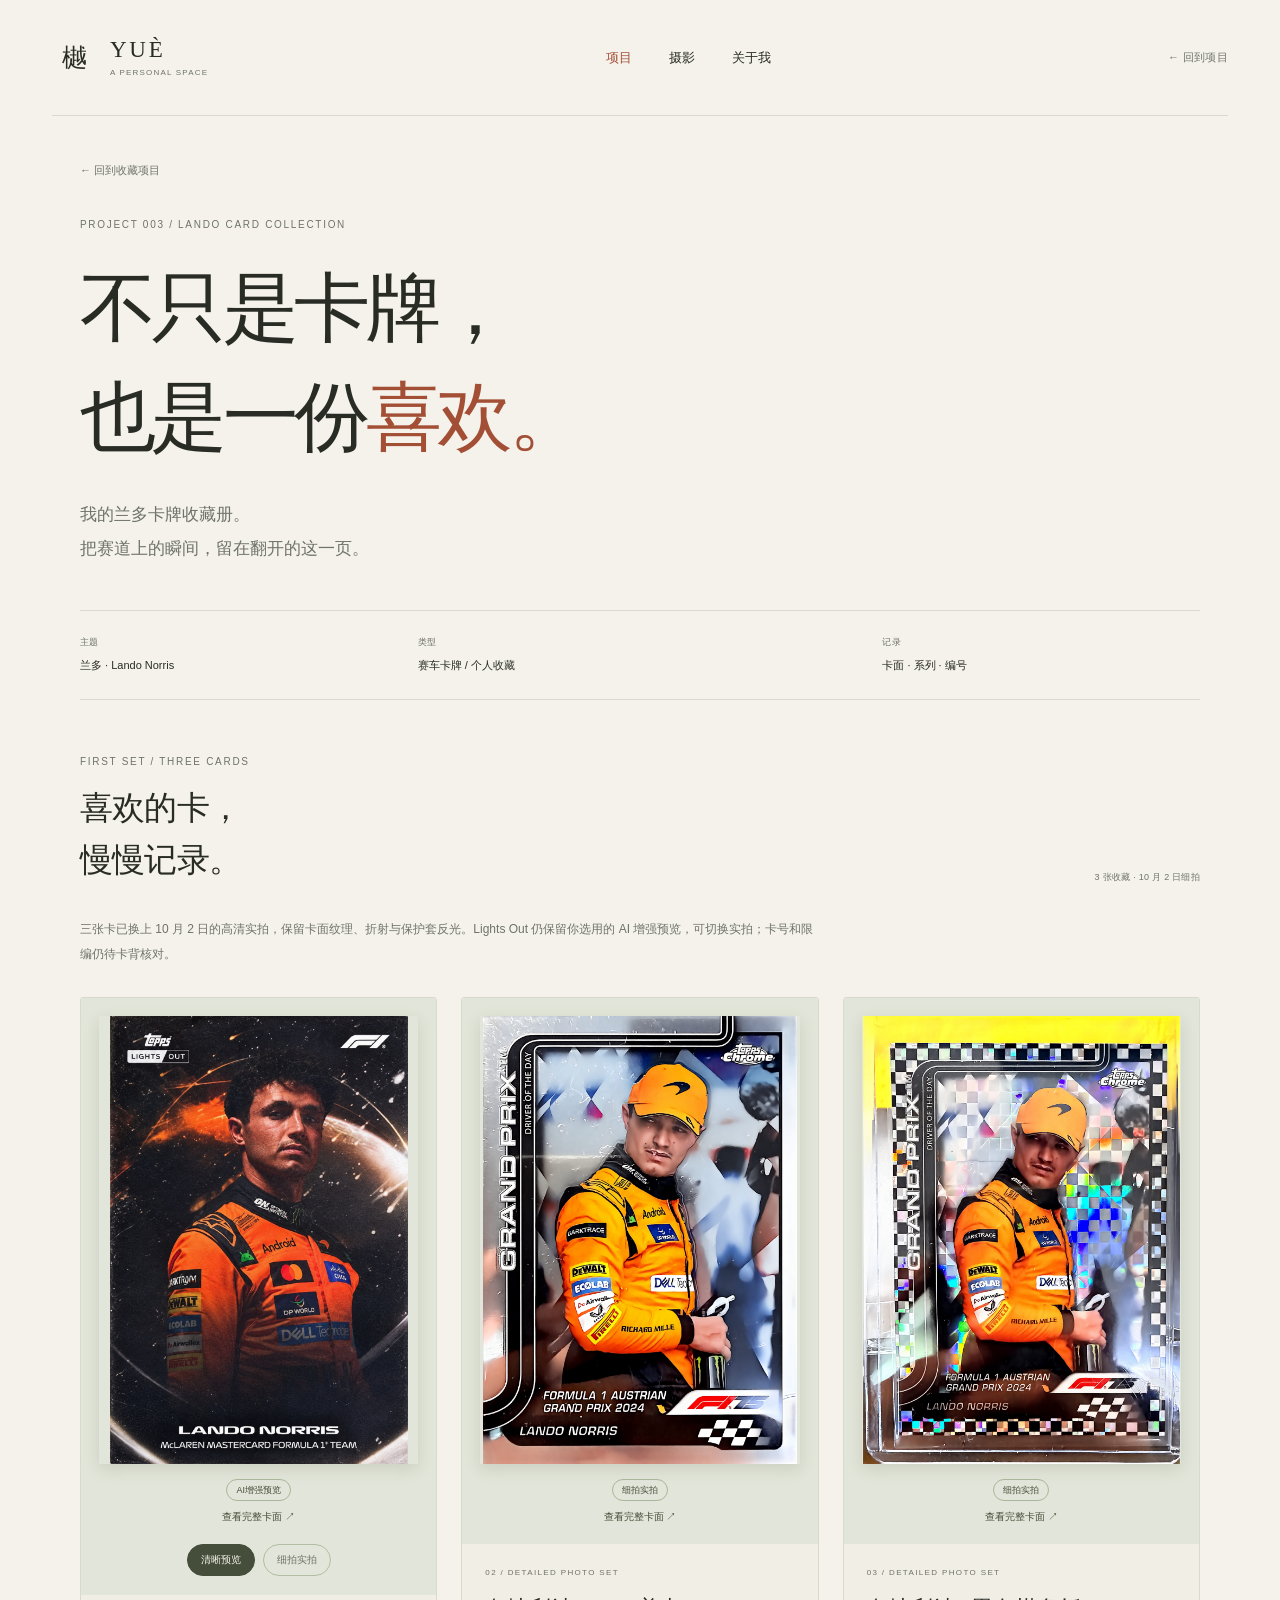
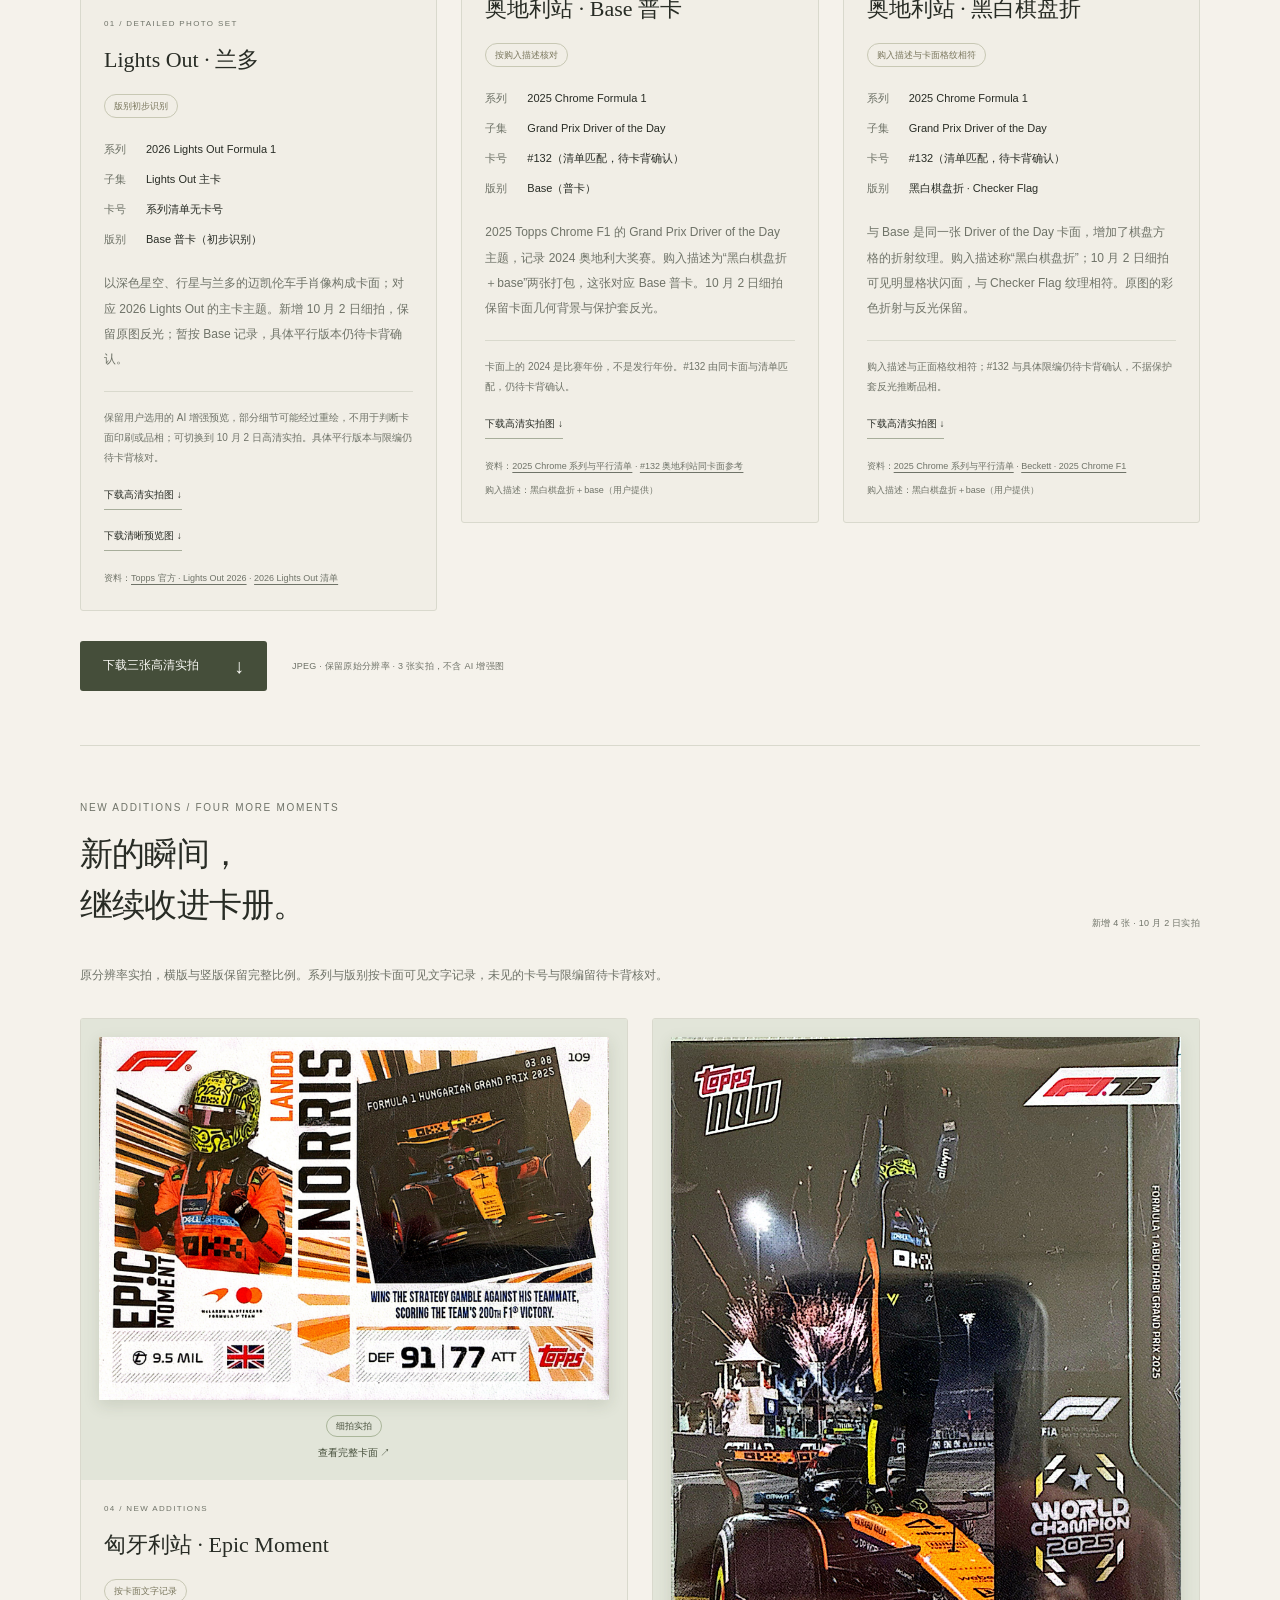
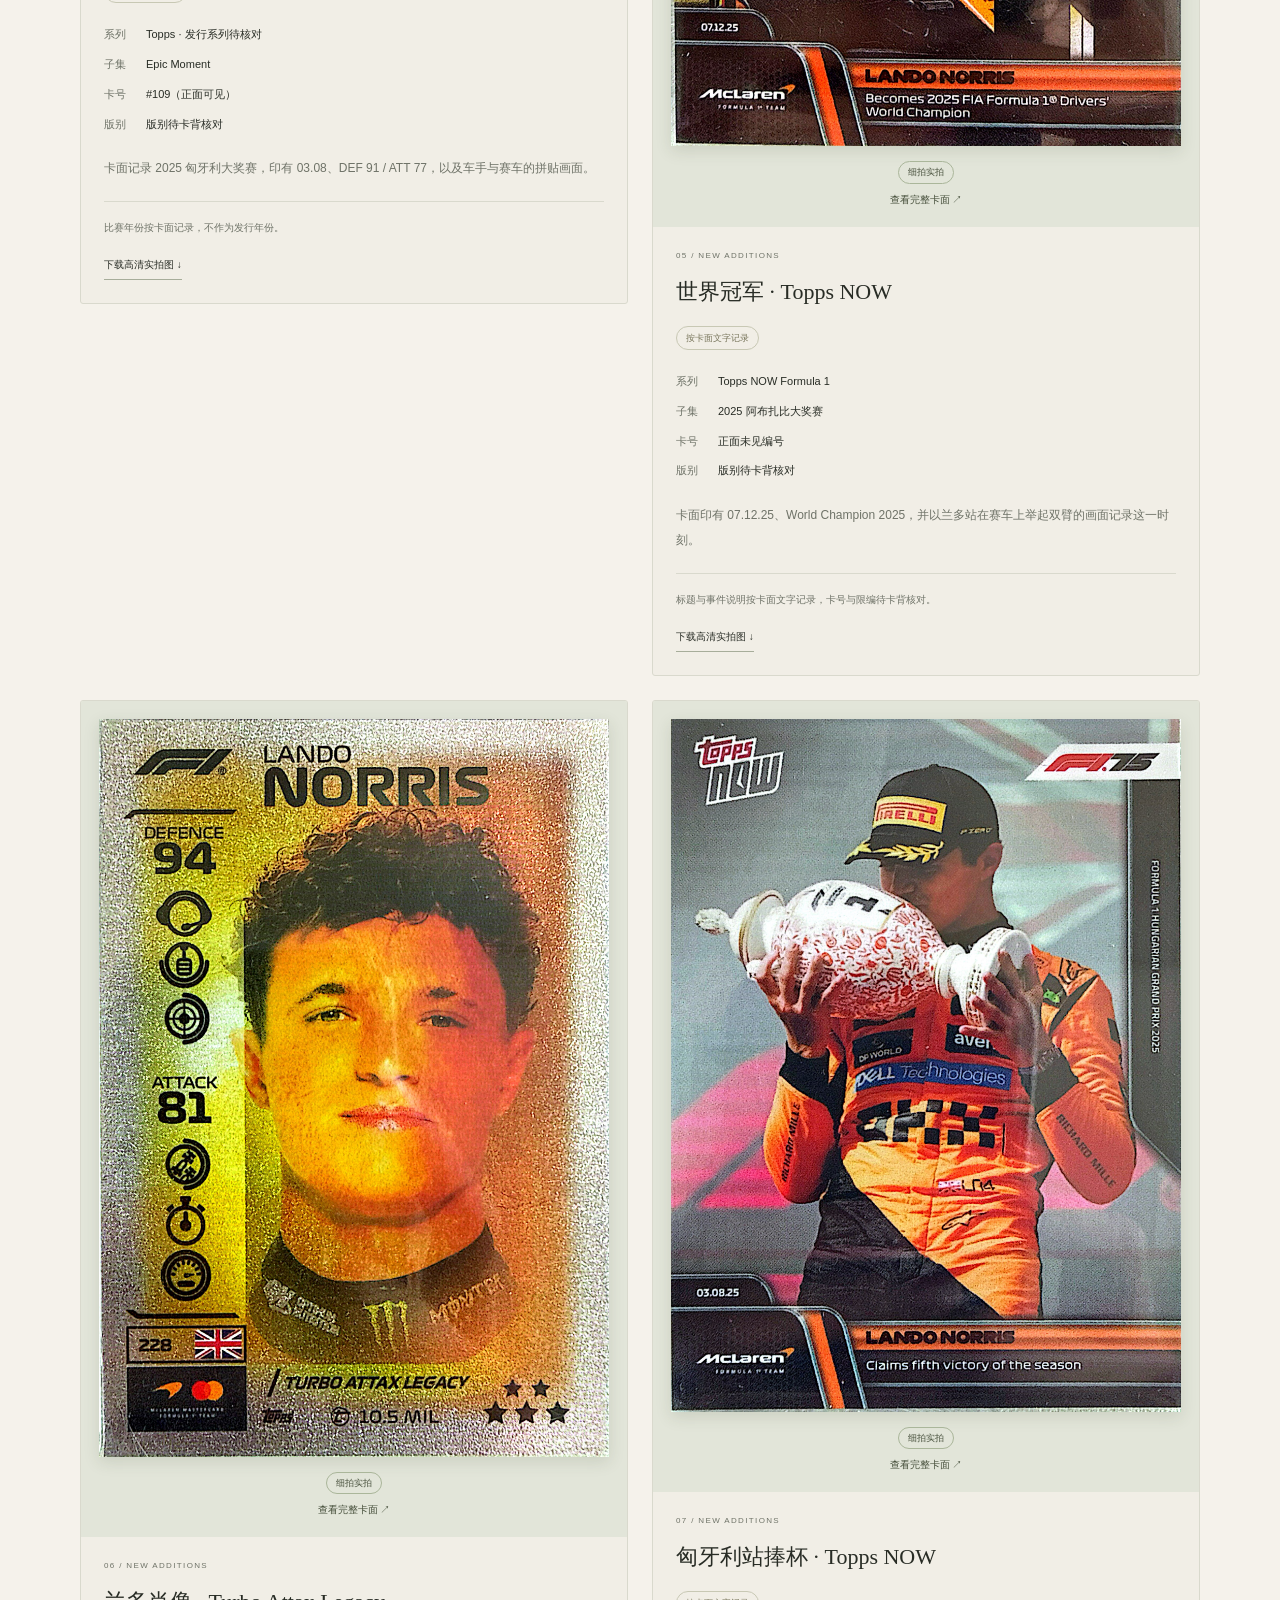
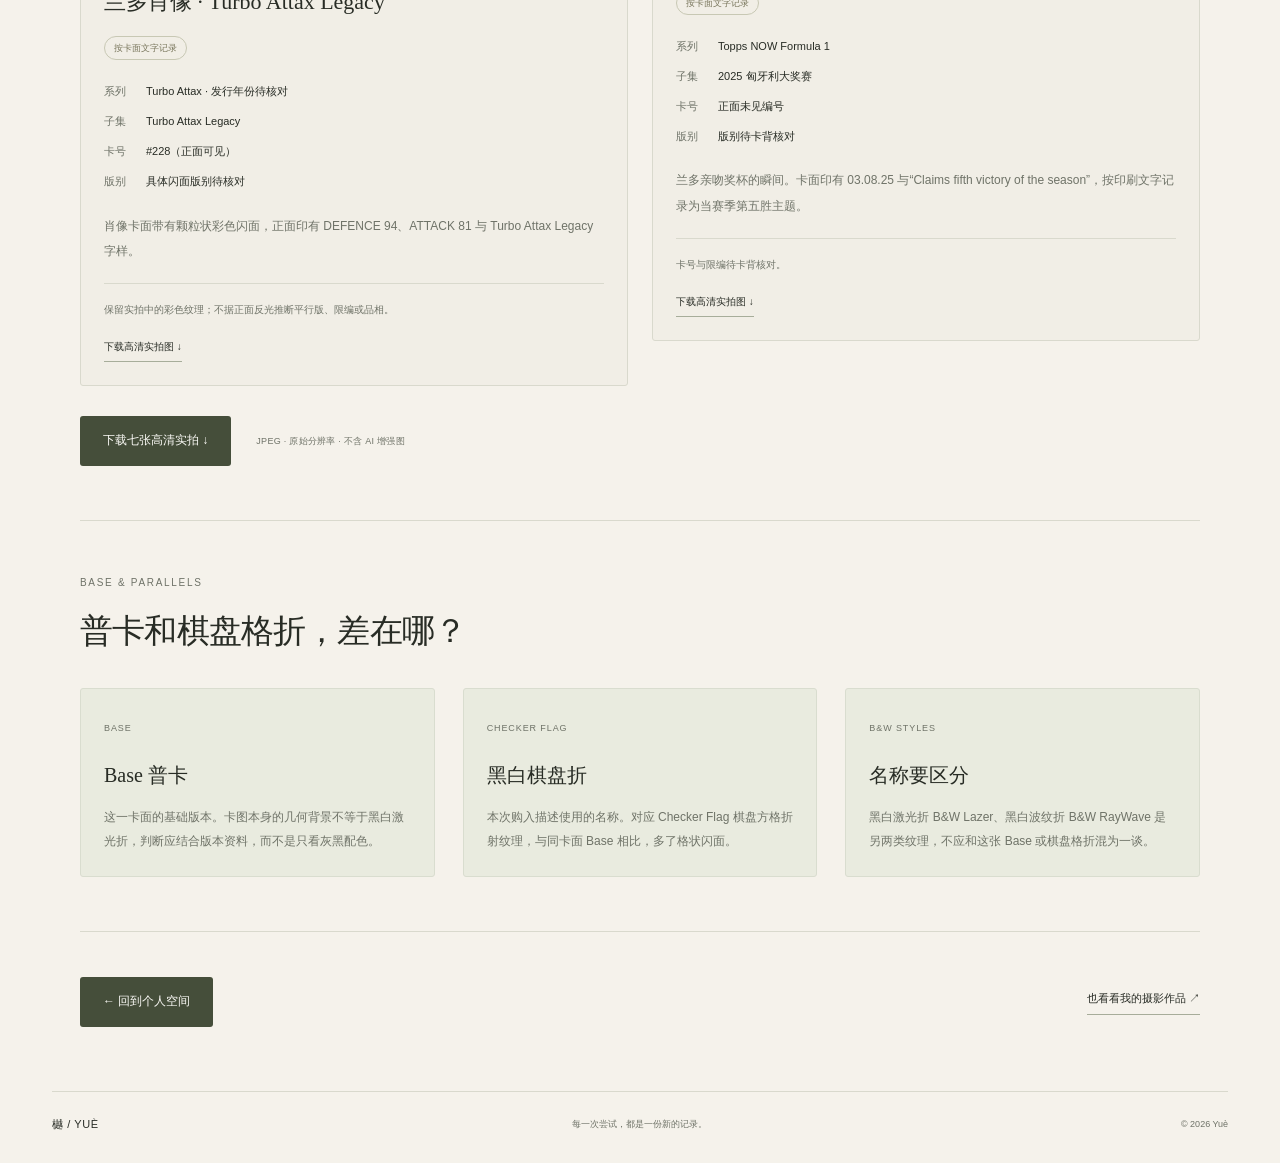
==== commit 46917b3a: "Add Lando-inspired V2 with shared guestbook and updated collections" ====
--- a/lando-collection.html
+++ b/lando-collection.html
@@ -4,8 +4,8 @@
   <meta charset="utf-8"><meta name="viewport" content="width=device-width, initial-scale=1"><meta name="theme-color" content="#f5f2eb">
   <meta name="description" content="樾的兰多卡牌收藏册：围绕 Lando Norris，整理卡面、系列、编号与收藏记录。">
   <title>兰多卡牌收藏册 — 樾 Yuè</title>
-  <link rel="icon" type="image/svg+xml" href="assets/mark.svg"><link rel="stylesheet" href="styles.css?v=card-detail-20261002">
-  <script src="collection.js?v=card-detail-20261002" defer></script>
+  <link rel="icon" type="image/svg+xml" href="assets/mark.svg"><link rel="stylesheet" href="styles.css?v=collection-seven-20261002">
+  <script src="collection.js?v=collection-seven-20261002" defer></script>
 </head>
 <body>
   <a class="skip-link" href="#main">跳到主要内容</a>
@@ -16,6 +16,7 @@
     <section id="card-gallery" class="collection-display" aria-labelledby="card-gallery-title"><div class="section-heading"><div><p class="eyebrow">FIRST SET / THREE CARDS</p><h2 id="card-gallery-title">喜欢的卡，<br>慢慢记录。</h2></div><span class="small-label">3 张收藏 · 10 月 2 日细拍</span></div><p class="collection-display-note">三张卡已换上 10 月 2 日的高清实拍，保留卡面纹理、折射与保护套反光。Lights Out 仍保留你选用的 AI 增强预览，可切换实拍；卡号和限编仍待卡背核对。</p><div class="collectible-grid"><article class="collectible-card" aria-labelledby="card-lights-out"><button class="card-zoom" type="button" data-card-open data-card-src="assets/cards/lando-lights-out-ai-preview.png" data-card-title="Lights Out · 兰多" data-card-summary="2026 Lights Out Formula 1 · 系列清单无卡号 · Base 普卡（初步识别）" data-card-image-kind="AI增强预览" aria-label="放大查看：Lights Out · 兰多，AI增强预览"><img src="assets/cards/lando-lights-out-ai-preview.png" alt="Lights Out · 兰多，AI增强预览" width="1024" height="1536" loading="lazy"><span class="card-image-kind">AI增强预览</span><span class="card-zoom-label">查看完整卡面 ↗</span></button><div class="card-image-versions" role="group" aria-label="Lights Out 图像版本"><button type="button" class="is-active" aria-pressed="true" data-card-version data-image="assets/cards/lando-lights-out-ai-preview.png" data-image-kind="AI增强预览" data-image-width="1024" data-image-height="1536">清晰预览</button><button type="button" aria-pressed="false" data-card-version data-image="assets/cards/lando-lights-out-detail-20261002.jpg" data-image-kind="细拍实拍" data-image-width="2132" data-image-height="3008">细拍实拍</button></div><div class="collectible-copy"><p class="eyebrow">01 / DETAILED PHOTO SET</p><h3 id="card-lights-out">Lights Out · 兰多</h3><span class="card-identification">版别初步识别</span><dl><div><dt>系列</dt><dd>2026 Lights Out Formula 1</dd></div><div><dt>子集</dt><dd>Lights Out 主卡</dd></div><div><dt>卡号</dt><dd>系列清单无卡号</dd></div><div><dt>版别</dt><dd>Base 普卡（初步识别）</dd></div></dl><p class="card-story">以深色星空、行星与兰多的迈凯伦车手肖像构成卡面；对应 2026 Lights Out 的主卡主题。新增 10 月 2 日细拍，保留原图反光；暂按 Base 记录，具体平行版本仍待卡背确认。</p><p class="card-detail-note">保留用户选用的 AI 增强预览，部分细节可能经过重绘，不用于判断卡面印刷或品相；可切换到 10 月 2 日高清实拍。具体平行版本与限编仍待卡背核对。</p><div class="card-download-links"><a class="text-link" href="assets/cards/lando-lights-out-detail-20261002.jpg" download>下载高清实拍图 ↓</a><a class="text-link" href="assets/cards/lando-lights-out-ai-preview.png" download>下载清晰预览图 ↓</a></div><p class="card-sources">资料：<a href="https://uk.topps.com/pages/topps-f1-lights-out" target="_blank" rel="noopener noreferrer">Topps 官方 · Lights Out 2026</a> · <a href="https://www.checklistinsider.com/2026-topps-lights-out-formula-1" target="_blank" rel="noopener noreferrer">2026 Lights Out 清单</a> </p></div></article>
 <article class="collectible-card" aria-labelledby="card-grand-prix-left"><button class="card-zoom" type="button" data-card-open data-card-src="assets/cards/lando-grand-prix-base-detail-20261002.jpg" data-card-title="奥地利站 · Base 普卡" data-card-summary="2025 Chrome Formula 1 · #132（清单匹配，待卡背确认） · Base（普卡）" data-card-image-kind="细拍实拍" aria-label="放大查看：奥地利站 · Base 普卡，细拍实拍"><img src="assets/cards/lando-grand-prix-base-detail-20261002.jpg" alt="奥地利站 · Base 普卡，细拍实拍" width="2316" height="3304" loading="lazy"><span class="card-image-kind">细拍实拍</span><span class="card-zoom-label">查看完整卡面 ↗</span></button><div class="collectible-copy"><p class="eyebrow">02 / DETAILED PHOTO SET</p><h3 id="card-grand-prix-left">奥地利站 · Base 普卡</h3><span class="card-identification">按购入描述核对</span><dl><div><dt>系列</dt><dd>2025 Chrome Formula 1</dd></div><div><dt>子集</dt><dd>Grand Prix Driver of the Day</dd></div><div><dt>卡号</dt><dd>#132（清单匹配，待卡背确认）</dd></div><div><dt>版别</dt><dd>Base（普卡）</dd></div></dl><p class="card-story">2025 Topps Chrome F1 的 Grand Prix Driver of the Day 主题，记录 2024 奥地利大奖赛。购入描述为“黑白棋盘折＋base”两张打包，这张对应 Base 普卡。10 月 2 日细拍保留卡面几何背景与保护套反光。</p><p class="card-detail-note">卡面上的 2024 是比赛年份，不是发行年份。#132 由同卡面与清单匹配，仍待卡背确认。</p><div class="card-download-links"><a class="text-link" href="assets/cards/lando-grand-prix-base-detail-20261002.jpg" download>下载高清实拍图 ↓</a></div><p class="card-sources">资料：<a href="https://www.checklistinsider.com/2025-topps-chrome-formula-1" target="_blank" rel="noopener noreferrer">2025 Chrome 系列与平行清单</a> · <a href="https://www.ebay.com/itm/127804974254" target="_blank" rel="noopener noreferrer">#132 奥地利站同卡面参考</a> <span>购入描述：黑白棋盘折＋base（用户提供）</span></p></div></article>
 <article class="collectible-card" aria-labelledby="card-grand-prix-right"><button class="card-zoom" type="button" data-card-open data-card-src="assets/cards/lando-grand-prix-checker-detail-20261002.jpg" data-card-title="奥地利站 · 黑白棋盘折" data-card-summary="2025 Chrome Formula 1 · #132（清单匹配，待卡背确认） · 黑白棋盘折 · Checker Flag" data-card-image-kind="细拍实拍" aria-label="放大查看：奥地利站 · 黑白棋盘折，细拍实拍"><img src="assets/cards/lando-grand-prix-checker-detail-20261002.jpg" alt="奥地利站 · 黑白棋盘折，细拍实拍" width="2392" height="3368" loading="lazy"><span class="card-image-kind">细拍实拍</span><span class="card-zoom-label">查看完整卡面 ↗</span></button><div class="collectible-copy"><p class="eyebrow">03 / DETAILED PHOTO SET</p><h3 id="card-grand-prix-right">奥地利站 · 黑白棋盘折</h3><span class="card-identification">购入描述与卡面格纹相符</span><dl><div><dt>系列</dt><dd>2025 Chrome Formula 1</dd></div><div><dt>子集</dt><dd>Grand Prix Driver of the Day</dd></div><div><dt>卡号</dt><dd>#132（清单匹配，待卡背确认）</dd></div><div><dt>版别</dt><dd>黑白棋盘折 · Checker Flag</dd></div></dl><p class="card-story">与 Base 是同一张 Driver of the Day 卡面，增加了棋盘方格的折射纹理。购入描述称“黑白棋盘折”；10 月 2 日细拍可见明显格状闪面，与 Checker Flag 纹理相符。原图的彩色折射与反光保留。</p><p class="card-detail-note">购入描述与正面格纹相符；#132 与具体限编仍待卡背确认，不据保护套反光推断品相。</p><div class="card-download-links"><a class="text-link" href="assets/cards/lando-grand-prix-checker-detail-20261002.jpg" download>下载高清实拍图 ↓</a></div><p class="card-sources">资料：<a href="https://www.checklistinsider.com/2025-topps-chrome-formula-1" target="_blank" rel="noopener noreferrer">2025 Chrome 系列与平行清单</a> · <a href="https://www.beckett.com/news/2025-topps-chrome-formula-1-racing-cards/" target="_blank" rel="noopener noreferrer">Beckett · 2025 Chrome F1</a> <span>购入描述：黑白棋盘折＋base（用户提供）</span></p></div></article></div><div class="collection-download"><a class="button button-dark" href="assets/documents/lando-card-details-20261002.zip" download>下载三张高清实拍 <span aria-hidden="true">↓</span></a><span class="small-label">JPEG · 保留原始分辨率 · 3 张实拍，不含 AI 增强图</span></div></section>
+<section id="new-cards" class="collection-display" aria-labelledby="new-cards-title"><div class="section-heading"><div><p class="eyebrow">NEW ADDITIONS / FOUR MORE MOMENTS</p><h2 id="new-cards-title">新的瞬间，<br>继续收进卡册。</h2></div><span class="small-label">新增 4 张 · 10 月 2 日实拍</span></div><p class="collection-display-note">原分辨率实拍，横版与竖版保留完整比例。系列与版别按卡面可见文字记录，未见的卡号与限编留待卡背核对。</p><div class="collectible-grid additional-card-grid"><article class="collectible-card" aria-labelledby="card-epic-hungary"><button class="card-zoom" type="button" data-card-open data-card-src="assets/cards/lando-epic-hungary-detail-20261002.jpg" data-card-title="匈牙利站 · Epic Moment" data-card-summary="#109（正面可见） · Epic Moment" data-card-image-kind="细拍实拍" aria-label="放大查看：匈牙利站 · Epic Moment"><img src="assets/cards/lando-epic-hungary-detail-20261002.jpg" alt="匈牙利站 · Epic Moment，细拍实拍" width="2836" height="2016" style="aspect-ratio:2836/2016" loading="lazy"><span class="card-image-kind">细拍实拍</span><span class="card-zoom-label">查看完整卡面 ↗</span></button><div class="collectible-copy"><p class="eyebrow">04 / NEW ADDITIONS</p><h3 id="card-epic-hungary">匈牙利站 · Epic Moment</h3><span class="card-identification">按卡面文字记录</span><dl><div><dt>系列</dt><dd>Topps · 发行系列待核对</dd></div><div><dt>子集</dt><dd>Epic Moment</dd></div><div><dt>卡号</dt><dd>#109（正面可见）</dd></div><div><dt>版别</dt><dd>版别待卡背核对</dd></div></dl><p class="card-story">卡面记录 2025 匈牙利大奖赛，印有 03.08、DEF 91 / ATT 77，以及车手与赛车的拼贴画面。</p><p class="card-detail-note">比赛年份按卡面记录，不作为发行年份。</p><a class="text-link" href="assets/cards/lando-epic-hungary-detail-20261002.jpg" download>下载高清实拍图 ↓</a></div></article><article class="collectible-card" aria-labelledby="card-now-champion"><button class="card-zoom" type="button" data-card-open data-card-src="assets/cards/lando-now-champion-detail-20261002.jpg" data-card-title="世界冠军 · Topps NOW" data-card-summary="正面未见编号 · 2025 阿布扎比大奖赛" data-card-image-kind="细拍实拍" aria-label="放大查看：世界冠军 · Topps NOW"><img src="assets/cards/lando-now-champion-detail-20261002.jpg" alt="世界冠军 · Topps NOW，细拍实拍" width="1924" height="2676" style="aspect-ratio:1924/2676" loading="lazy"><span class="card-image-kind">细拍实拍</span><span class="card-zoom-label">查看完整卡面 ↗</span></button><div class="collectible-copy"><p class="eyebrow">05 / NEW ADDITIONS</p><h3 id="card-now-champion">世界冠军 · Topps NOW</h3><span class="card-identification">按卡面文字记录</span><dl><div><dt>系列</dt><dd>Topps NOW Formula 1</dd></div><div><dt>子集</dt><dd>2025 阿布扎比大奖赛</dd></div><div><dt>卡号</dt><dd>正面未见编号</dd></div><div><dt>版别</dt><dd>版别待卡背核对</dd></div></dl><p class="card-story">卡面印有 07.12.25、World Champion 2025，并以兰多站在赛车上举起双臂的画面记录这一时刻。</p><p class="card-detail-note">标题与事件说明按卡面文字记录，卡号与限编待卡背核对。</p><a class="text-link" href="assets/cards/lando-now-champion-detail-20261002.jpg" download>下载高清实拍图 ↓</a></div></article><article class="collectible-card" aria-labelledby="card-legacy-228"><button class="card-zoom" type="button" data-card-open data-card-src="assets/cards/lando-legacy-228-detail-20261002.jpg" data-card-title="兰多肖像 · Turbo Attax Legacy" data-card-summary="#228（正面可见） · Turbo Attax Legacy" data-card-image-kind="细拍实拍" aria-label="放大查看：兰多肖像 · Turbo Attax Legacy"><img src="assets/cards/lando-legacy-228-detail-20261002.jpg" alt="兰多肖像 · Turbo Attax Legacy，细拍实拍" width="1968" height="2848" style="aspect-ratio:1968/2848" loading="lazy"><span class="card-image-kind">细拍实拍</span><span class="card-zoom-label">查看完整卡面 ↗</span></button><div class="collectible-copy"><p class="eyebrow">06 / NEW ADDITIONS</p><h3 id="card-legacy-228">兰多肖像 · Turbo Attax Legacy</h3><span class="card-identification">按卡面文字记录</span><dl><div><dt>系列</dt><dd>Turbo Attax · 发行年份待核对</dd></div><div><dt>子集</dt><dd>Turbo Attax Legacy</dd></div><div><dt>卡号</dt><dd>#228（正面可见）</dd></div><div><dt>版别</dt><dd>具体闪面版别待核对</dd></div></dl><p class="card-story">肖像卡面带有颗粒状彩色闪面，正面印有 DEFENCE 94、ATTACK 81 与 Turbo Attax Legacy 字样。</p><p class="card-detail-note">保留实拍中的彩色纹理；不据正面反光推断平行版、限编或品相。</p><a class="text-link" href="assets/cards/lando-legacy-228-detail-20261002.jpg" download>下载高清实拍图 ↓</a></div></article><article class="collectible-card" aria-labelledby="card-now-hungary"><button class="card-zoom" type="button" data-card-open data-card-src="assets/cards/lando-now-hungary-detail-20261002.jpg" data-card-title="匈牙利站捧杯 · Topps NOW" data-card-summary="正面未见编号 · 2025 匈牙利大奖赛" data-card-image-kind="细拍实拍" aria-label="放大查看：匈牙利站捧杯 · Topps NOW"><img src="assets/cards/lando-now-hungary-detail-20261002.jpg" alt="匈牙利站捧杯 · Topps NOW，细拍实拍" width="2008" height="2728" style="aspect-ratio:2008/2728" loading="lazy"><span class="card-image-kind">细拍实拍</span><span class="card-zoom-label">查看完整卡面 ↗</span></button><div class="collectible-copy"><p class="eyebrow">07 / NEW ADDITIONS</p><h3 id="card-now-hungary">匈牙利站捧杯 · Topps NOW</h3><span class="card-identification">按卡面文字记录</span><dl><div><dt>系列</dt><dd>Topps NOW Formula 1</dd></div><div><dt>子集</dt><dd>2025 匈牙利大奖赛</dd></div><div><dt>卡号</dt><dd>正面未见编号</dd></div><div><dt>版别</dt><dd>版别待卡背核对</dd></div></dl><p class="card-story">兰多亲吻奖杯的瞬间。卡面印有 03.08.25 与“Claims fifth victory of the season”，按印刷文字记录为当赛季第五胜主题。</p><p class="card-detail-note">卡号与限编待卡背核对。</p><a class="text-link" href="assets/cards/lando-now-hungary-detail-20261002.jpg" download>下载高清实拍图 ↓</a></div></article></div><div class="collection-download"><a class="button button-dark" href="assets/documents/lando-seven-details-20261002.zip" download>下载七张高清实拍 ↓</a><span class="small-label">JPEG · 原始分辨率 · 不含 AI 增强图</span></div></section>
     <section class="collection-notes" aria-labelledby="collection-notes-title"><p class="eyebrow">BASE &amp; PARALLELS</p><h2 id="collection-notes-title">普卡和棋盘格折，差在哪？</h2><div class="collection-fields"><article><span>BASE</span><h3>Base 普卡</h3><p>这一卡面的基础版本。卡图本身的几何背景不等于黑白激光折，判断应结合版本资料，而不是只看灰黑配色。</p></article><article><span>CHECKER FLAG</span><h3>黑白棋盘折</h3><p>本次购入描述使用的名称。对应 Checker Flag 棋盘方格折射纹理，与同卡面 Base 相比，多了格状闪面。</p></article><article><span>B&amp;W STYLES</span><h3>名称要区分</h3><p>黑白激光折 B&amp;W Lazer、黑白波纹折 B&amp;W RayWave 是另两类纹理，不应和这张 Base 或棋盘格折混为一谈。</p></article></div></section>
     <div class="case-end"><a class="button button-dark" href="index.html#collection-project-title">← 回到个人空间</a><a class="text-link" href="index.html#photography">也看看我的摄影作品 ↗</a></div>
   </main>
--- a/styles.css
+++ b/styles.css
@@ -54,3 +54,58 @@
 #guestbook-comments .atk-list-footer{font-size:10px}
 @media(max-width:600px){.site-header nav{gap:14px;white-space:nowrap}.guestbook-section{margin-top:40px}.guestbook-intro{align-items:flex-start;flex-direction:column;gap:12px}.guestbook-intro p{font-size:11px}.guestbook-panel{padding:17px 13px}.guestbook-footnote{font-size:9px;line-height:1.9}}
 @media(max-width:360px){.site-header{gap:8px}.site-header nav{gap:10px;font-size:10px}.wordmark{gap:5px;font-size:18px}}
+
+/* Vinyl collection: paper sleeves, black grooves and a warm wooden ledge. */
+.vinyl-project{margin-top:28px;background:#efebe1}
+.vinyl-scene{display:flex;flex-direction:column;align-items:center;justify-content:center;padding:36px 32px 26px;background:#dadccc;overflow:hidden}
+.vinyl-scene .scene-note{text-align:center}
+.vinyl-cover-study{position:relative;width:min(100%,350px);aspect-ratio:1.2;margin:22px 0 18px}
+.vinyl-disc{position:absolute;display:block;width:84%;aspect-ratio:1;right:0;top:2%;border-radius:50%;background:repeating-radial-gradient(circle at 50% 50%,#242520 0 1px,#35362f 1.5px 2px,#22231e 2.5px 4px);box-shadow:3px 6px 10px #25282030}
+.vinyl-disc::before{content:"";position:absolute;inset:0;border-radius:50%;background:conic-gradient(from 30deg,#ffffff00 0deg,#ffffff23 48deg,#ffffff00 90deg,#ffffff00 178deg,#ffffff23 226deg,#ffffff00 265deg)}
+.vinyl-disc::after{content:"";position:absolute;width:29%;height:29%;left:35.5%;top:35.5%;border-radius:50%;background:radial-gradient(circle,#242520 0 3px,#d9c9a3 3.5px 100%);border:1px solid #c2b28c}
+.vinyl-sleeve{position:absolute;display:block;width:82%;aspect-ratio:1;top:0;left:0;background:#eeede0;border:1px solid #d2d1bd;box-shadow:2px 4px 10px #37422c20;overflow:hidden;transform:rotate(-3deg);transform-origin:50% 90%}
+.vinyl-sleeve::after{content:"";position:absolute;inset:0;box-shadow:inset 0 0 0 7px #ffffff17;pointer-events:none}
+.vinyl-sleeve img{width:100%;height:100%;object-fit:contain;background:#eee9df}
+.sleeve-orbit{position:absolute;display:block;right:-12%;top:7%;width:67%;aspect-ratio:1;border:1px solid #aeb496;border-radius:50%}
+.sleeve-orbit::after{content:"";position:absolute;inset:18%;border:1px solid #aeb496;border-radius:50%}
+.sleeve-caption{position:absolute;left:10%;top:17%;font-family:var(--serif);font-size:clamp(17px,3vw,31px);line-height:1.45;letter-spacing:-.035em;color:var(--olive);white-space:pre-line}
+.sleeve-caption em{font-family:Georgia,serif;font-size:1.22em;font-weight:400}
+.sleeve-label{position:absolute;left:10%;bottom:9%;font-family:var(--sans);font-size:8px;letter-spacing:.12em;color:var(--muted)}
+.vinyl-study-shelf{position:absolute;bottom:0;left:-4%;width:108%;height:12px;background:linear-gradient(#b5a383,#b5a383 5px,#948265 6px,#a08d6e);border-radius:2px;box-shadow:0 8px 8px #36402b19}
+.vinyl-scene .demo-trigger{margin-top:4px}
+.vinyl-scene .scene-bottom{margin-top:17px}
+.vinyl-hero-meta{display:flex;align-items:center;gap:23px;flex-wrap:wrap;padding-top:15px}
+.vinyl-hero-meta .text-link{margin-left:auto;font-size:11px}
+.vinyl-wall-section{padding:55px 0;border-bottom:1px solid var(--line)}
+.record-wall{display:grid;grid-template-columns:repeat(3,minmax(0,1fr));gap:32px 28px;padding:48px 38px 24px;background:#e5e5d8;background-image:radial-gradient(#b5baa440 .6px,transparent .6px);background-size:9px 9px;border:1px solid #d2d5c2;border-radius:var(--radius);overflow:hidden;box-shadow:inset 0 1px 9px #3e492b09}
+.vinyl-slot{position:relative;min-width:0;padding:0 14px 28px}
+.vinyl-slot::after{content:"";position:absolute;bottom:5px;left:-14px;right:-14px;height:11px;background:linear-gradient(#b8a98a,#b8a98a 4px,#938366 5px,#a49373);box-shadow:0 9px 10px #45503715;border-radius:1px}
+.record-display{display:block;position:relative;width:100%;aspect-ratio:1.1;border:0;padding:0;background:none}
+.record-display .vinyl-disc{width:80%;top:2%}
+.record-display .vinyl-sleeve{width:82%}
+.record-display .sleeve-caption{font-size:clamp(17px,2.5vw,28px)}
+.record-display .sleeve-label{font-size:7px;letter-spacing:.07em}
+.vinyl-slot:nth-child(3n+2) .vinyl-sleeve{background:#d6dbc8;transform:rotate(2deg)}
+.vinyl-slot:nth-child(3n) .vinyl-sleeve{background:#e5d5c5;transform:rotate(-1deg)}
+.vinyl-slot:nth-child(3n) .sleeve-orbit,.vinyl-slot:nth-child(3n) .sleeve-orbit::after{border-color:#bfac95}
+.record-copy{position:relative;margin-top:8px;padding-left:27px;min-height:44px;overflow-wrap:anywhere}
+.record-number{position:absolute;left:0;top:2px;font-size:9px;color:var(--muted);letter-spacing:.06em}
+.record-copy h3{font-family:var(--serif);font-size:17px;line-height:1.6;margin:0 0 5px}
+.record-copy p{font-size:11px;line-height:1.8;color:var(--muted);margin:0}
+.record-copy .record-listening-note{font-size:10px;margin-top:8px}
+.is-empty .record-copy h3{font-family:var(--sans);font-size:11px;color:var(--muted);font-weight:400;line-height:2}
+.has-record .vinyl-sleeve,.has-record .vinyl-disc{transition:transform .25s}
+.has-record .record-display:hover .vinyl-sleeve{transform:rotate(-2deg) translateY(-4px)}
+.has-record .record-display:hover .vinyl-disc{transform:rotate(8deg)}
+.vinyl-empty-note{display:flex;align-items:flex-start;gap:18px;padding:30px 0 0}
+.vinyl-empty-note .tiny-cross{margin-top:6px}
+.vinyl-empty-note h3{font-family:var(--serif);font-size:21px;margin-bottom:10px}
+.vinyl-empty-note p{font-size:12px;line-height:2.1;color:var(--muted);margin:0}
+.vinyl-wall-note{font-size:10px;color:var(--muted);margin:20px 0 0}
+.vinyl-dialog #card-dialog-image{max-height:65vh;width:auto;margin-inline:auto;object-fit:contain}
+@media(max-width:820px){.vinyl-scene{padding:30px 22px}.vinyl-cover-study{margin-top:20px}.record-wall{padding:34px 20px 18px;gap:25px 18px}.vinyl-slot{padding-inline:7px}.vinyl-slot::after{left:-9px;right:-9px}.record-copy h3{font-size:15px}.record-display .sleeve-label{font-size:6px;letter-spacing:0}.vinyl-wall-section>.section-heading>.small-label{display:none}}
+@media(max-width:600px){.vinyl-project{margin-top:22px}.vinyl-scene{padding:30px 26px 25px}.vinyl-cover-study{max-width:310px}.vinyl-hero-meta{gap:15px}.vinyl-hero-meta .text-link{margin-left:0}.vinyl-wall-section{padding:35px 0}.record-wall{grid-template-columns:repeat(2,minmax(0,1fr));padding:30px 16px 15px;gap:25px 14px}.vinyl-slot{padding:0 5px 24px}.vinyl-slot::after{left:-7px;right:-7px;height:9px}.record-copy{padding-left:23px;margin-top:8px;min-height:34px}.record-number{font-size:8px}.record-copy h3{font-size:14px}.is-empty .record-copy h3{font-size:10px}.record-copy p{font-size:10px}.record-display .sleeve-caption{font-size:19px}.record-display .sleeve-label{font-size:5px}.vinyl-empty-note{padding-top:25px;gap:13px}.vinyl-empty-note h3{font-size:19px}.vinyl-empty-note p{font-size:11px}.vinyl-wall-note{font-size:9px;line-height:1.9}}
+@media(max-width:360px){.record-wall{padding:25px 12px 12px;column-gap:10px}.record-display .sleeve-caption{font-size:16px}.record-display .sleeve-label{font-size:4px}.record-copy{padding-left:20px}.is-empty .record-copy h3{font-size:9px}}
+@media(prefers-reduced-motion:reduce){.has-record .vinyl-sleeve,.has-record .vinyl-disc{transition:none}.has-record .record-display:hover .vinyl-disc{transform:none}}
+
+.additional-card-grid{grid-template-columns:repeat(2,minmax(0,1fr))}@media(max-width:600px){.additional-card-grid{grid-template-columns:1fr}}
